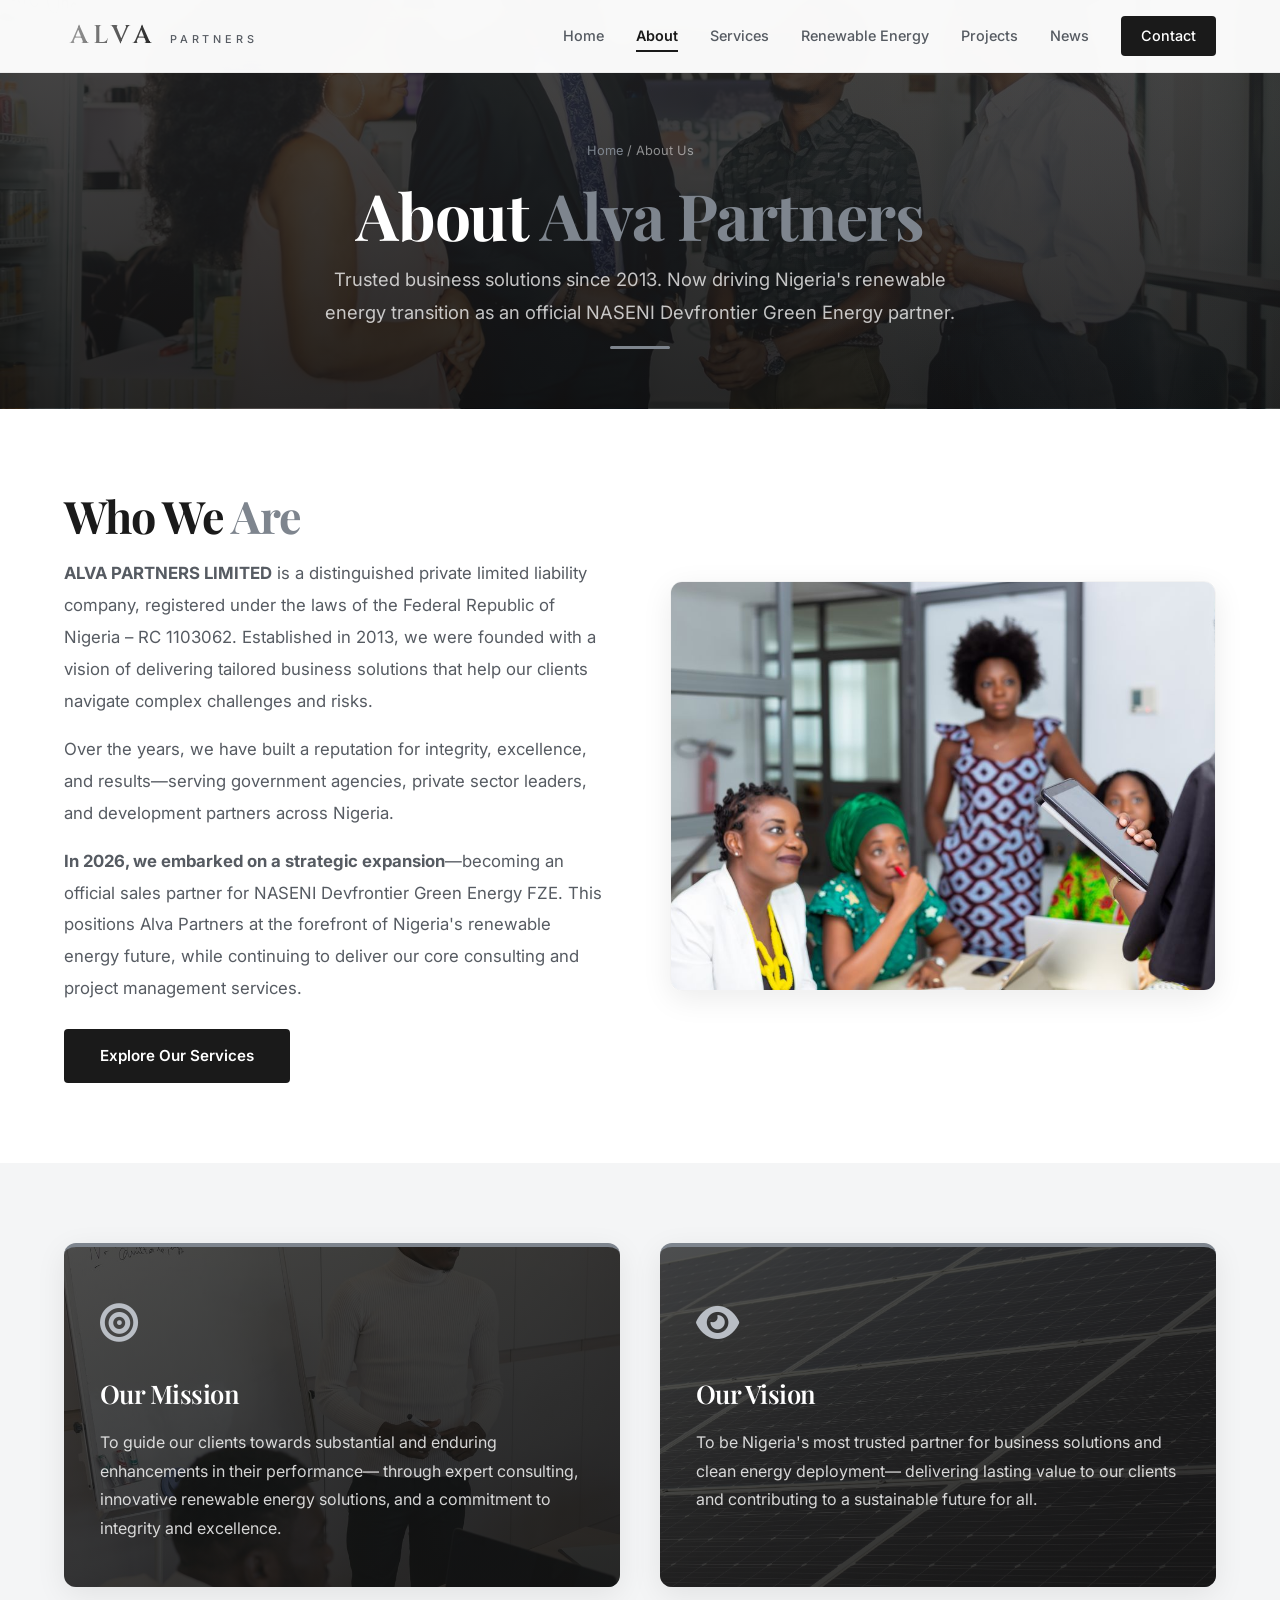
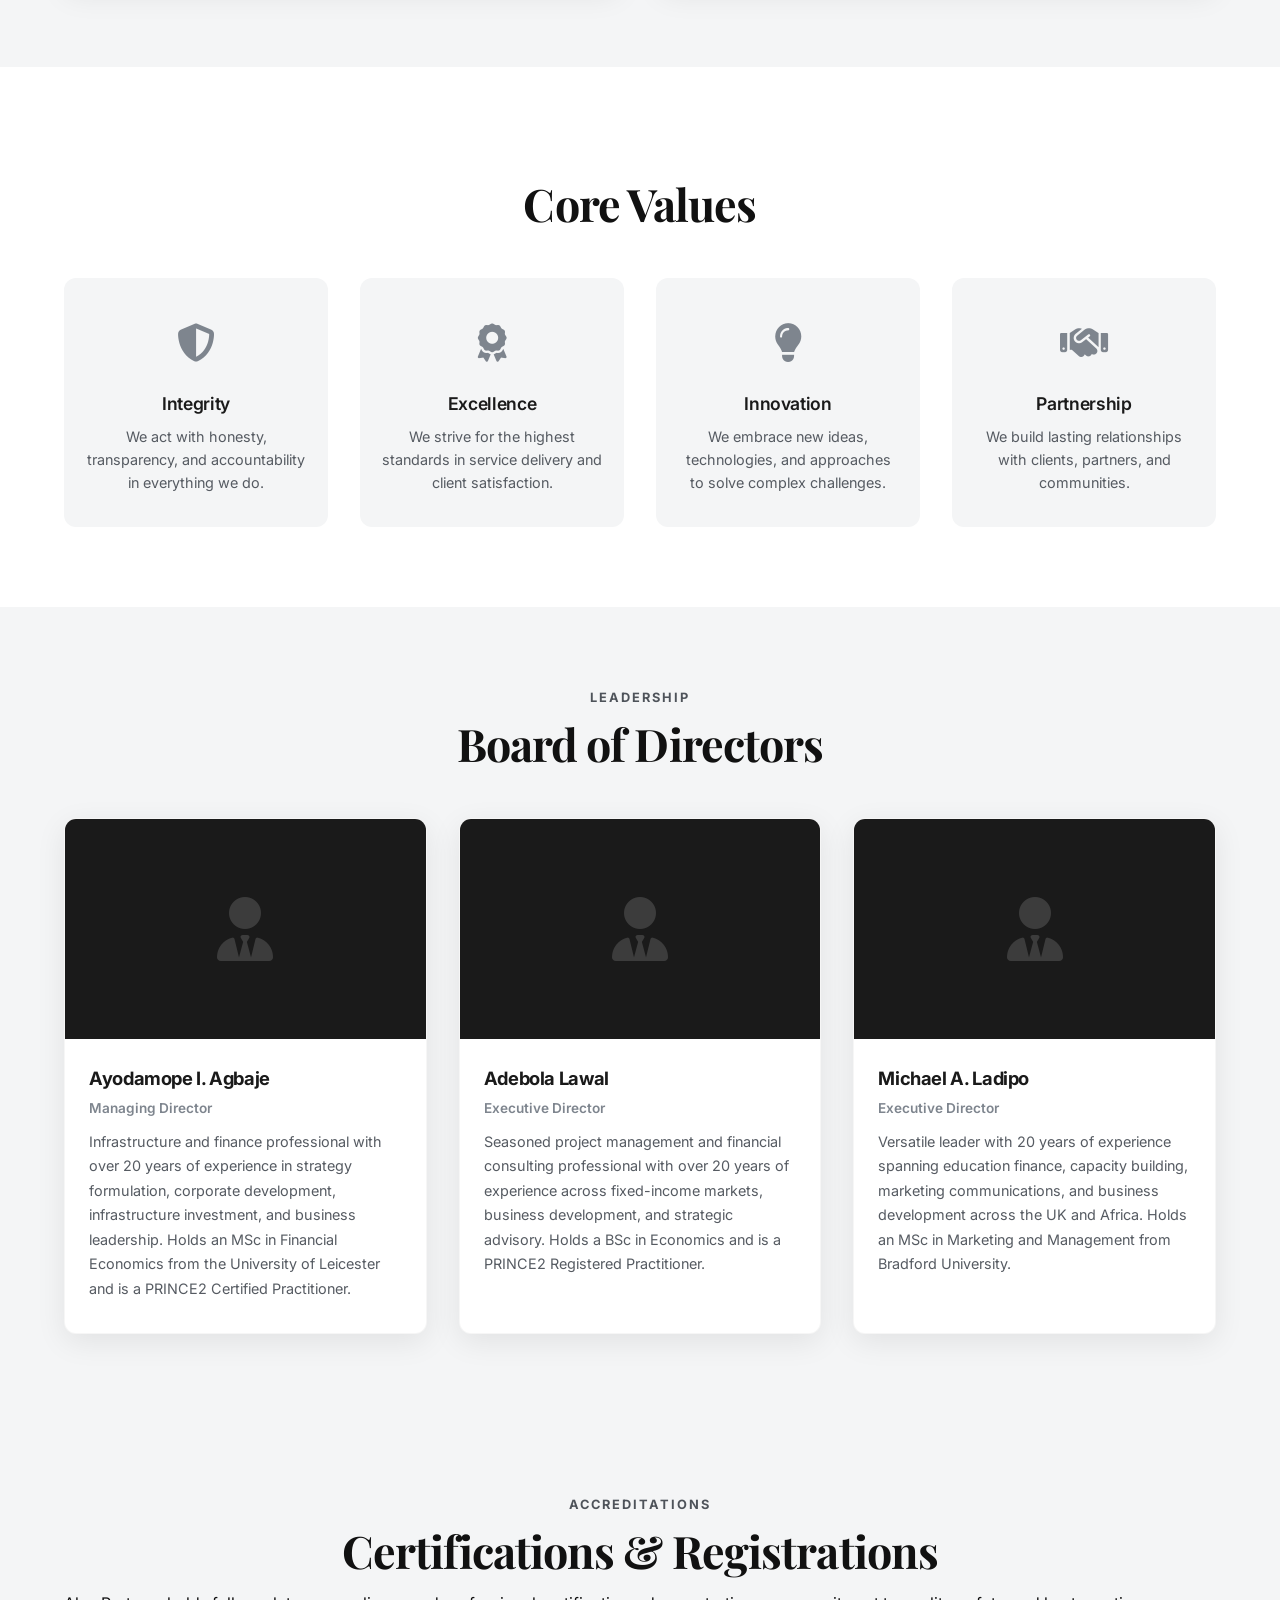
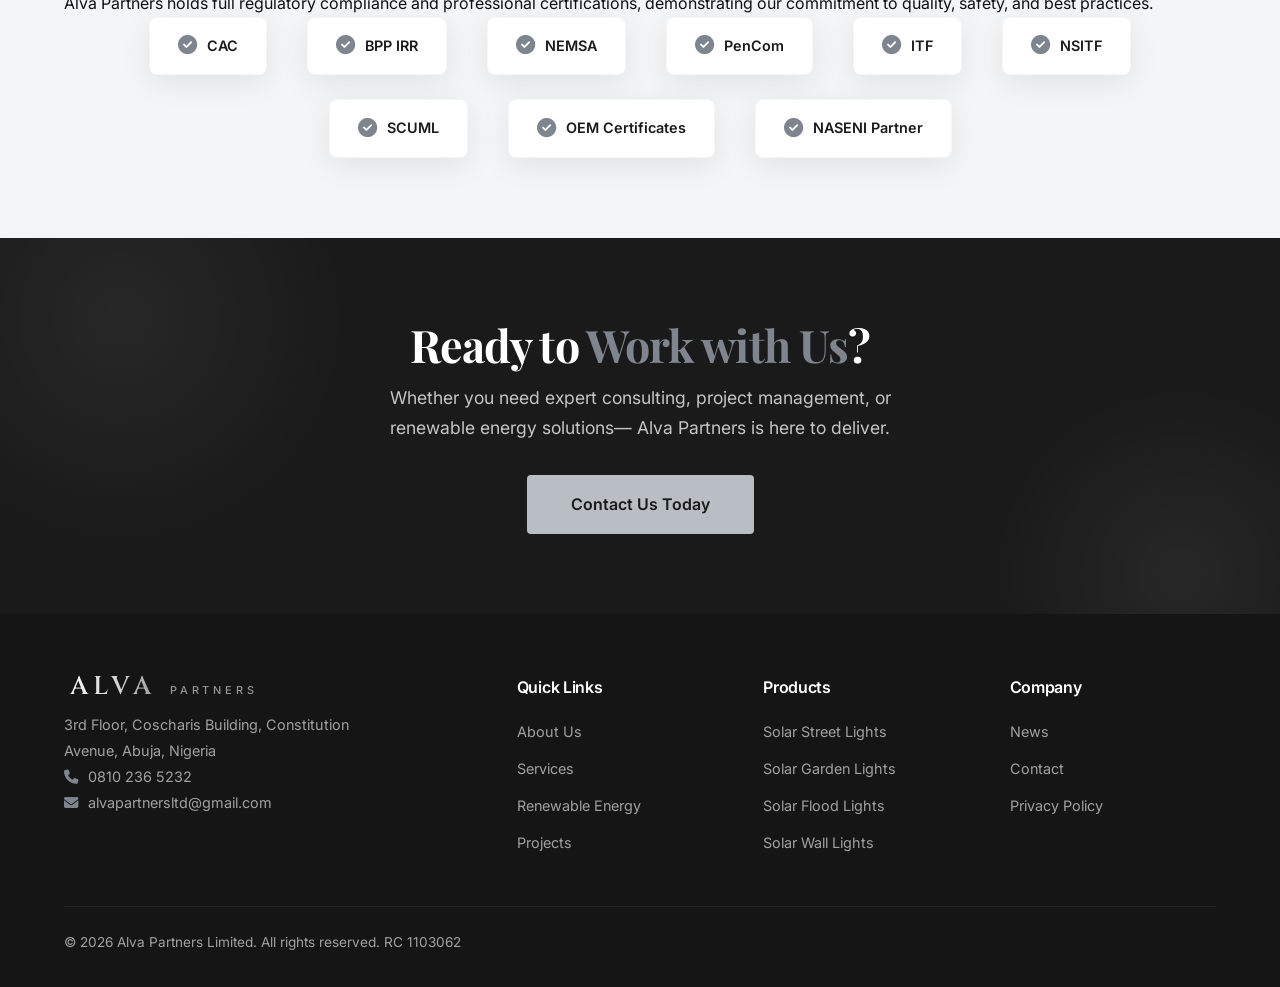
==== about.html @ 27bbc887 "Comment out footer social icons until profiles exist Co-Authored-By: Claude Opus 4.8 <noreply@anthro" ====
<!DOCTYPE html>
<html lang="en">
<head>
    <meta charset="UTF-8" />
    <meta name="viewport" content="width=device-width, initial-scale=1.0" />
    <title>About Alva Partners – Business Solutions &amp; Renewable Energy</title>
    <meta name="description" content="Learn about Alva Partners, a Nigerian business-solutions and renewable-energy company trusted since 2013 and an official NASENI Devfrontier solar partner driving the nation's clean energy transition." />

    <!-- Google Fonts -->
    <link rel="preconnect" href="https://fonts.googleapis.com" />
    <link rel="preconnect" href="https://fonts.gstatic.com" crossorigin />
    <link href="https://fonts.googleapis.com/css2?family=Playfair+Display:ital,wght@0,400;0,600;0,700;1,700&family=Inter:wght@300;400;500;600;700&family=Cinzel:wght@400;500;600&display=swap" rel="stylesheet" />

    <!-- Font Awesome -->
    <link rel="stylesheet" href="https://cdnjs.cloudflare.com/ajax/libs/font-awesome/6.5.2/css/all.min.css" />

    <!-- Shared design system -->
    <link rel="stylesheet" href="styles.css" />

    <style>
        /* ===== PAGE HEADER ===== */
        .page-header {
            padding: 140px 0 60px;
            background-color: var(--navy);
            --page-image: url('images/about-header.jpg');
            color: var(--white);
            text-align: center;
            position: relative;
            overflow: hidden;
        }

        .page-header::before {
            content: '';
            position: absolute;
            top: -30%;
            right: -10%;
            width: 50%;
            height: 150%;
            background: radial-gradient(ellipse, rgba(126, 133, 142, 0.06) 0%, transparent 70%);
            pointer-events: none;
        }

        .page-header .container {
            position: relative;
            z-index: 2;
        }

        .page-header .breadcrumb {
            font-size: 0.8rem;
            color: rgba(255, 255, 255, 0.5);
            margin-bottom: 16px;
        }
        .page-header .breadcrumb a {
            color: var(--gold);
        }
        .page-header .breadcrumb a:hover {
            text-decoration: underline;
        }

        .page-header h1 {
            margin-bottom: 12px;
        }
        .page-header h1 span {
            color: var(--gold);
        }

        .page-header p {
            max-width: 640px;
            margin: 0 auto;
            color: rgba(255, 255, 255, 0.75);
            font-size: 1.15rem;
            line-height: 1.8;
        }

        .page-header .gold-line {
            width: 60px;
            height: 3px;
            background: var(--gold);
            margin: 16px auto 0;
            border-radius: 4px;
        }

        /* ===== ABOUT CONTENT ===== */
        .about-intro {
            padding: 80px 0;
            background: var(--white);
        }

        .about-intro .container {
            display: grid;
            grid-template-columns: 1fr 1fr;
            gap: 60px;
            align-items: center;
        }

        .about-intro h2 {
            color: var(--navy);
            margin-bottom: 16px;
        }

        .about-intro h2 span {
            color: var(--gold);
        }

        .about-intro p {
            color: var(--slate);
            font-size: 1.05rem;
            line-height: 1.9;
            margin-bottom: 16px;
        }

        .about-intro .about-image {
            border-radius: 12px;
            aspect-ratio: 4/3;
            overflow: hidden;
            border: 1px solid rgba(35, 35, 35, 0.06);
            box-shadow: var(--shadow);
        }

        /* ===== MISSION & VISION ===== */
        .mv-section {
            padding: 80px 0;
            background: var(--off-white);
        }

        .mv-grid {
            display: grid;
            grid-template-columns: 1fr 1fr;
            gap: 40px;
        }

        .mv-card {
            padding: 44px 36px;
            border-radius: 12px;
            box-shadow: var(--shadow);
            border-top: 4px solid var(--gold);
            transition: var(--transition);
            position: relative;
            overflow: hidden;
            color: var(--white);
            background-color: var(--navy);
            background-image:
                linear-gradient(150deg, rgba(20, 20, 20, 0.72), rgba(20, 20, 20, 0.9)),
                var(--card-image, none);
            background-size: cover;
            background-position: center;
        }

        .mv-card:hover {
            transform: translateY(-4px);
            box-shadow: 0 18px 44px rgba(0, 0, 0, 0.28);
        }

        .mv-card .icon {
            font-size: 2.4rem;
            color: var(--silver);
            margin-bottom: 16px;
        }

        .mv-card h3 {
            color: var(--white);
            margin-bottom: 12px;
        }

        .mv-card p {
            color: rgba(255, 255, 255, 0.82);
            font-size: 1rem;
            line-height: 1.8;
        }

        /* ===== CORE VALUES ===== */
        .values-section {
            padding: 80px 0;
            background: var(--white);
        }

        .values-section h2 {
            text-align: center;
            margin-bottom: 48px;
        }

        .values-grid {
            display: grid;
            grid-template-columns: repeat(4, 1fr);
            gap: 32px;
        }

        .value-card {
            text-align: center;
            padding: 32px 20px;
            border-radius: 12px;
            background: var(--off-white);
            transition: var(--transition);
            border: 1px solid transparent;
        }

        .value-card:hover {
            border-color: rgba(126, 133, 142, 0.2);
            box-shadow: var(--shadow);
            transform: translateY(-4px);
        }

        .value-card .icon {
            font-size: 2.4rem;
            color: var(--gold);
            margin-bottom: 12px;
        }

        .value-card h4 {
            font-family: 'Inter', sans-serif;
            font-weight: 600;
            color: var(--navy);
            font-size: 1.1rem;
            margin-bottom: 6px;
        }

        .value-card p {
            font-size: 0.9rem;
            color: var(--slate);
            line-height: 1.6;
        }

        /* ===== BOARD OF DIRECTORS ===== */
        .board-section {
            padding: 80px 0;
            background: var(--off-white);
        }

        .board-section h2 {
            text-align: center;
            margin-bottom: 48px;
        }

        .board-grid {
            display: grid;
            grid-template-columns: repeat(3, 1fr);
            gap: 32px;
        }

        .board-card {
            background: var(--white);
            border-radius: 12px;
            overflow: hidden;
            box-shadow: var(--shadow);
            transition: var(--transition);
            border: 1px solid rgba(35, 35, 35, 0.04);
        }

        .board-card:hover {
            transform: translateY(-6px);
            box-shadow: 0 16px 48px rgba(0, 0, 0, 0.08);
        }

        .board-image {
            height: 220px;
            background: var(--navy);
            display: flex;
            align-items: center;
            justify-content: center;
            color: rgba(255, 255, 255, 0.15);
            font-size: 4rem;
        }

        .board-body {
            padding: 24px 24px 32px;
        }

        .board-body h4 {
            font-family: 'Inter', sans-serif;
            font-weight: 700;
            font-size: 1.15rem;
            color: var(--navy);
            margin-bottom: 2px;
        }

        .board-body .title {
            font-size: 0.85rem;
            color: var(--gold);
            font-weight: 600;
            margin-bottom: 10px;
        }

        .board-body p {
            font-size: 0.9rem;
            color: var(--slate);
            line-height: 1.7;
        }

        /* ===== KEY PERSONNEL ===== */
        .personnel-section {
            padding: 80px 0;
            background: var(--white);
        }

        .personnel-section h2 {
            text-align: center;
            margin-bottom: 48px;
        }

        .personnel-grid {
            display: grid;
            grid-template-columns: repeat(4, 1fr);
            gap: 24px;
        }

        .personnel-item {
            text-align: center;
            padding: 24px 16px;
            background: var(--off-white);
            border-radius: 8px;
            transition: var(--transition);
            border: 1px solid transparent;
        }

        .personnel-item:hover {
            border-color: rgba(126, 133, 142, 0.2);
            box-shadow: var(--shadow);
        }

        .personnel-item .avatar {
            width: 72px;
            height: 72px;
            border-radius: 50%;
            background: var(--navy);
            margin: 0 auto 12px;
            display: flex;
            align-items: center;
            justify-content: center;
            color: rgba(255, 255, 255, 0.2);
            font-size: 2rem;
        }

        .personnel-item h5 {
            font-family: 'Inter', sans-serif;
            font-weight: 600;
            color: var(--navy);
            font-size: 0.95rem;
        }

        .personnel-item .role {
            font-size: 0.8rem;
            color: var(--gold);
            font-weight: 500;
        }

        .personnel-item .qual {
            font-size: 0.75rem;
            color: var(--slate);
            opacity: 0.7;
            margin-top: 4px;
        }

        /* ===== CERTIFICATIONS ===== */
        .cert-section {
            padding: 80px 0;
            background: var(--off-white);
        }

        .cert-section h2 {
            text-align: center;
            margin-bottom: 12px;
        }

        .cert-section>p {
            text-align: center;
            max-width: 640px;
            margin: 0 auto 48px;
            color: var(--slate);
            font-size: 1.05rem;
        }

        .cert-grid {
            display: flex;
            flex-wrap: wrap;
            justify-content: center;
            gap: 24px 40px;
        }

        .cert-item {
            background: var(--white);
            padding: 16px 28px;
            border-radius: 8px;
            box-shadow: var(--shadow);
            font-weight: 600;
            color: var(--navy);
            font-size: 0.9rem;
            display: flex;
            align-items: center;
            gap: 10px;
            border: 1px solid rgba(35, 35, 35, 0.04);
            transition: var(--transition);
        }

        .cert-item:hover {
            transform: translateY(-2px);
            border-color: rgba(126, 133, 142, 0.2);
        }

        .cert-item i {
            color: var(--gold);
            font-size: 1.2rem;
        }

        /* ===== CTA ===== */
        .cta-section {
            padding: 80px 0;
            background: var(--navy);
            color: var(--white);
            text-align: center;
        }

        .cta-section h2 {
            margin-bottom: 12px;
        }
        .cta-section h2 span {
            color: var(--gold);
        }

        .cta-section p {
            max-width: 560px;
            margin: 0 auto 32px;
            color: rgba(255, 255, 255, 0.75);
            font-size: 1.1rem;
        }

        .cta-section .btn-gold {
            font-size: 1rem;
            padding: 16px 44px;
        }

        /* ===== RESPONSIVE ===== */
        @media (max-width: 992px) {
            .about-intro .container {
                grid-template-columns: 1fr;
            }
            .board-grid {
                grid-template-columns: 1fr 1fr;
            }
            .personnel-grid {
                grid-template-columns: 1fr 1fr;
            }
            .values-grid {
                grid-template-columns: 1fr 1fr;
            }
        }

        @media (max-width: 768px) {
            .page-header {
                padding: 120px 0 48px;
            }

            .mv-grid {
                grid-template-columns: 1fr;
            }
            .board-grid {
                grid-template-columns: 1fr;
            }
            .values-grid {
                grid-template-columns: 1fr 1fr;
            }
            .personnel-grid {
                grid-template-columns: 1fr 1fr;
            }
            .cert-grid {
                gap: 12px;
            }
            .cert-item {
                padding: 12px 20px;
                font-size: 0.8rem;
            }
        }

        @media (max-width: 480px) {
            .values-grid {
                grid-template-columns: 1fr;
            }
            .personnel-grid {
                grid-template-columns: 1fr;
            }
            .board-card .board-image {
                height: 160px;
            }
        }
    </style>
</head>

<body>

    <!-- ===== HEADER ===== -->
    <header class="header" id="header">
        <div class="container">
            <a href="index.html" class="logo" aria-label="Alva Partners home">
                <span class="logo-word">ALVA</span>
                <span class="logo-sub">Partners</span>
            </a>

            <nav class="nav" id="nav">
                <a href="index.html">Home</a>
                <a href="about.html" class="active" aria-current="page">About</a>
                <a href="services.html">Services</a>
                <a href="solar.html">Renewable Energy</a>
                <a href="portfolio.html">Projects</a>
                <a href="news.html">News</a>
                <a href="contact-us.html" class="nav-cta">Contact</a>
            </nav>

            <button class="nav-toggle" id="navToggle" aria-label="Toggle navigation" aria-expanded="false" aria-controls="nav">
                <i class="fas fa-bars"></i>
            </button>
        </div>
    </header>

    <!-- ===== PAGE HEADER ===== -->
    <section class="page-header">
        <div class="container">
            <div class="breadcrumb">
                <a href="index.html">Home</a> / About Us
            </div>
            <h1>About <span>Alva Partners</span></h1>
            <p>
                Trusted business solutions since 2013. Now driving Nigeria's renewable energy transition
                as an official NASENI Devfrontier Green Energy partner.
            </p>
            <div class="gold-line"></div>
        </div>
    </section>

    <!-- ===== ABOUT INTRO ===== -->
    <section class="about-intro">
        <div class="container">
            <div>
                <h2>Who We <span>Are</span></h2>
                <p>
                    <strong>ALVA PARTNERS LIMITED</strong> is a distinguished private limited liability company,
                    registered under the laws of the Federal Republic of Nigeria – RC 1103062. Established in 2013,
                    we were founded with a vision of delivering tailored business solutions that help our clients
                    navigate complex challenges and risks.
                </p>
                <p>
                    Over the years, we have built a reputation for integrity, excellence, and results—serving
                    government agencies, private sector leaders, and development partners across Nigeria.
                </p>
                <p>
                    <strong>In 2026, we embarked on a strategic expansion</strong>—becoming an official sales partner
                    for NASENI Devfrontier Green Energy FZE. This positions Alva Partners at the forefront of
                    Nigeria's renewable energy future, while continuing to deliver our core consulting and project
                    management services.
                </p>
                <a href="services.html" class="btn btn-gold" style="margin-top:8px;">Explore Our Services</a>
            </div>
            <div class="about-image">
                <img src="images/pillars-business.jpg" alt="Alva Partners professionals collaborating over charts and documents in a meeting" loading="lazy" class="media-cover" />
            </div>
        </div>
    </section>

    <!-- ===== MISSION & VISION ===== -->
    <section class="mv-section">
        <div class="container">
            <div class="mv-grid">
                <div class="mv-card" style="--card-image: url('images/business-meeting.jpg')">
                    <div class="icon"><i class="fas fa-bullseye"></i></div>
                    <h3>Our Mission</h3>
                    <p>
                        To guide our clients towards substantial and enduring enhancements in their performance—
                        through expert consulting, innovative renewable energy solutions, and a commitment to
                        integrity and excellence.
                    </p>
                </div>
                <div class="mv-card" style="--card-image: url('images/pillars-solar.jpg')">
                    <div class="icon"><i class="fas fa-eye"></i></div>
                    <h3>Our Vision</h3>
                    <p>
                        To be Nigeria's most trusted partner for business solutions and clean energy deployment—
                        delivering lasting value to our clients and contributing to a sustainable future for all.
                    </p>
                </div>
            </div>
        </div>
    </section>

    <!-- ===== CORE VALUES ===== -->
    <section class="values-section">
        <div class="container">
            <p class="section-label">Our Foundation</p>
            <h2>Core Values</h2>

            <div class="values-grid">
                <div class="value-card">
                    <div class="icon"><i class="fas fa-shield-alt"></i></div>
                    <h4>Integrity</h4>
                    <p>We act with honesty, transparency, and accountability in everything we do.</p>
                </div>
                <div class="value-card">
                    <div class="icon"><i class="fas fa-award"></i></div>
                    <h4>Excellence</h4>
                    <p>We strive for the highest standards in service delivery and client satisfaction.</p>
                </div>
                <div class="value-card">
                    <div class="icon"><i class="fas fa-lightbulb"></i></div>
                    <h4>Innovation</h4>
                    <p>We embrace new ideas, technologies, and approaches to solve complex challenges.</p>
                </div>
                <div class="value-card">
                    <div class="icon"><i class="fas fa-handshake"></i></div>
                    <h4>Partnership</h4>
                    <p>We build lasting relationships with clients, partners, and communities.</p>
                </div>
            </div>
        </div>
    </section>

    <!-- ===== BOARD OF DIRECTORS ===== -->
    <section class="board-section">
        <div class="container">
            <p class="section-label">Leadership</p>
            <h2>Board of Directors</h2>

            <div class="board-grid">
                <!-- Director 1 -->
                <div class="board-card">
                    <div class="board-image"><i class="fas fa-user-tie"></i></div>
                    <div class="board-body">
                        <h4>Ayodamope I. Agbaje</h4>
                        <div class="title">Managing Director</div>
                        <p>
                            Infrastructure and finance professional with over 20 years of experience in strategy
                            formulation, corporate development, infrastructure investment, and business leadership.
                            Holds an MSc in Financial Economics from the University of Leicester and is a PRINCE2
                            Certified Practitioner.
                        </p>
                    </div>
                </div>

                <!-- Director 2 -->
                <div class="board-card">
                    <div class="board-image"><i class="fas fa-user-tie"></i></div>
                    <div class="board-body">
                        <h4>Adebola Lawal</h4>
                        <div class="title">Executive Director</div>
                        <p>
                            Seasoned project management and financial consulting professional with over 20 years
                            of experience across fixed-income markets, business development, and strategic advisory.
                            Holds a BSc in Economics and is a PRINCE2 Registered Practitioner.
                        </p>
                    </div>
                </div>

                <!-- Director 3 -->
                <div class="board-card">
                    <div class="board-image"><i class="fas fa-user-tie"></i></div>
                    <div class="board-body">
                        <h4>Michael A. Ladipo</h4>
                        <div class="title">Executive Director</div>
                        <p>
                            Versatile leader with 20 years of experience spanning education finance, capacity building,
                            marketing communications, and business development across the UK and Africa.
                            Holds an MSc in Marketing and Management from Bradford University.
                        </p>
                    </div>
                </div>
            </div>
        </div>
    </section>

    <!-- ===== KEY PERSONNEL (hidden until team members and photos are finalized) =====
    <section class="personnel-section">
        <div class="container">
            <p class="section-label">Our Team</p>
            <h2>Key Personnel</h2>

            <div class="personnel-grid">
                <div class="personnel-item">
                    <div class="avatar"><i class="fas fa-user"></i></div>
                    <h5>Andrew Tamuno</h5>
                    <div class="role">Admin / Operations Manager</div>
                    <div class="qual">B.Sc. Business Administration</div>
                </div>
                <div class="personnel-item">
                    <div class="avatar"><i class="fas fa-user"></i></div>
                    <h5>Elizabeth Boladuro</h5>
                    <div class="role">Head of Operations</div>
                    <div class="qual">B.A. English &amp; Literary Studies</div>
                </div>
                <div class="personnel-item">
                    <div class="avatar"><i class="fas fa-user"></i></div>
                    <h5>Peter Kehinde Alaofin</h5>
                    <div class="role">Quantity Surveyor</div>
                    <div class="qual">B.Sc. Quantity Surveying</div>
                </div>
                <div class="personnel-item">
                    <div class="avatar"><i class="fas fa-user"></i></div>
                    <h5>Paul Aruwa</h5>
                    <div class="role">Quantity Surveyor</div>
                    <div class="qual">HND Quantity Surveying</div>
                </div>
                <div class="personnel-item">
                    <div class="avatar"><i class="fas fa-user"></i></div>
                    <h5>Adeboye Shoroye</h5>
                    <div class="role">Civil Engineer</div>
                    <div class="qual">COREN / NSE / PRINCE2</div>
                </div>
                <div class="personnel-item">
                    <div class="avatar"><i class="fas fa-user"></i></div>
                    <h5>Wusu Ebenezer</h5>
                    <div class="role">Architect</div>
                    <div class="qual">MNIA – Master of Environmental Design</div>
                </div>
                <div class="personnel-item">
                    <div class="avatar"><i class="fas fa-user"></i></div>
                    <h5>Lincoln Benson</h5>
                    <div class="role">IT Officer</div>
                    <div class="qual">Information Technology</div>
                </div>
                <div class="personnel-item">
                    <div class="avatar"><i class="fas fa-user"></i></div>
                    <h5>Victor Igboh</h5>
                    <div class="role">Electrical Engineer</div>
                    <div class="qual">NEMSA Certified</div>
                </div>
            </div>
        </div>
    </section>
    -->

    <!-- ===== CERTIFICATIONS ===== -->
    <section class="cert-section">
        <div class="container">
            <p class="section-label">Accreditations</p>
            <h2>Certifications &amp; Registrations</h2>
            <p>
                Alva Partners holds full regulatory compliance and professional certifications,
                demonstrating our commitment to quality, safety, and best practices.
            </p>

            <div class="cert-grid">
                <span class="cert-item"><i class="fas fa-check-circle"></i> CAC</span>
                <span class="cert-item"><i class="fas fa-check-circle"></i> BPP IRR</span>
                <span class="cert-item"><i class="fas fa-check-circle"></i> NEMSA</span>
                <span class="cert-item"><i class="fas fa-check-circle"></i> PenCom</span>
                <span class="cert-item"><i class="fas fa-check-circle"></i> ITF</span>
                <span class="cert-item"><i class="fas fa-check-circle"></i> NSITF</span>
                <span class="cert-item"><i class="fas fa-check-circle"></i> SCUML</span>
                <span class="cert-item"><i class="fas fa-check-circle"></i> OEM Certificates</span>
                <span class="cert-item"><i class="fas fa-check-circle"></i> NASENI Partner</span>
            </div>
        </div>
    </section>

    <!-- ===== CTA ===== -->
    <section class="cta-section">
        <div class="container">
            <h2>Ready to <span>Work with Us</span>?</h2>
            <p>
                Whether you need expert consulting, project management, or renewable energy solutions—
                Alva Partners is here to deliver.
            </p>
            <a href="contact-us.html" class="btn btn-gold">Contact Us Today</a>
        </div>
    </section>

    <!-- ===== FOOTER ===== -->
    <footer class="footer">
        <div class="container">
            <div class="footer-grid">
                <div class="footer-brand">
                    <a href="index.html" class="logo footer-logo" aria-label="Alva Partners home">
                        <span class="logo-word">ALVA</span>
                        <span class="logo-sub">Partners</span>
                    </a>
                    <p>
                        3rd Floor, Coscharis Building, Constitution Avenue, Abuja, Nigeria<br />
                        <i class="fas fa-phone" style="margin-right:6px; color:var(--gold);"></i> 0810 236 5232<br />
                        <i class="fas fa-envelope" style="margin-right:6px; color:var(--gold);"></i> alvapartnersltd@gmail.com
                    </p>
                </div>

                <div>
                    <h4>Quick Links</h4>
                    <ul>
                        <li><a href="about.html">About Us</a></li>
                        <li><a href="services.html">Services</a></li>
                        <li><a href="solar.html">Renewable Energy</a></li>
                        <li><a href="portfolio.html">Projects</a></li>
                    </ul>
                </div>

                <div>
                    <h4>Products</h4>
                    <ul>
                        <li><a href="solar.html">Solar Street Lights</a></li>
                        <li><a href="solar.html">Solar Garden Lights</a></li>
                        <li><a href="solar.html">Solar Flood Lights</a></li>
                        <li><a href="solar.html">Solar Wall Lights</a></li>
                    </ul>
                </div>

                <div>
                    <h4>Company</h4>
                    <ul>
                        <li><a href="news.html">News</a></li>
                        <li><a href="contact-us.html">Contact</a></li>
                        <li><a href="privacy-policy.html">Privacy Policy</a></li>
                    </ul>
                </div>
            </div>

            <div class="footer-bottom">
                <span>&copy; 2026 Alva Partners Limited. All rights reserved. RC 1103062</span>
                <!-- Social icons hidden until social profiles are live
<div class="footer-social">
                    <a href="#" aria-label="LinkedIn"><i class="fab fa-linkedin-in"></i></a>
                    <a href="#" aria-label="Twitter"><i class="fab fa-twitter"></i></a>
                    <a href="#" aria-label="Facebook"><i class="fab fa-facebook-f"></i></a>
                    <a href="#" aria-label="YouTube"><i class="fab fa-youtube"></i></a>
                </div>
                -->
            </div>
        </div>
    </footer>

    <!-- ===== SCRIPTS ===== -->
    <script src="main.js"></script>

</body>
</html>
---- styles.css ----
/* =====================================================================
   ALVA PARTNERS — SHARED DESIGN SYSTEM
   Common base used by every page. Page-specific section styles live
   inline in each page's <style> block.
   ===================================================================== */

/* ===== RESET & BASE ===== */
*,
*::before,
*::after {
    margin: 0;
    padding: 0;
    box-sizing: border-box;
}

:root {
    /* Monochrome brand palette derived from the ALVA logo (greyscale + silver).
       Variable names --navy/--gold are kept for compatibility; their VALUES are
       now: --navy = near-black, --gold = silver-steel accent. */
    --navy: #1A1A1A;        /* near-black — primary dark, headings, primary buttons */
    --gold: #7E858E;        /* silver-steel — accent (reads on both light and dark) */
    --gold-text: #4E535A;   /* deep steel — small accent text on light backgrounds (AA) */
    --slate: #565B62;       /* steel grey — secondary text */
    --silver: #B9BEC5;      /* light silver — buttons on dark sections */
    --white: #FFFFFF;
    --off-white: #F4F5F6;   /* neutral off-white */
    --almost-black: #111111;
    --shadow: 0 8px 30px rgba(0, 0, 0, 0.08);
    --transition: 0.3s ease;
}

html {
    scroll-behavior: smooth;
}

body {
    font-family: 'Inter', -apple-system, BlinkMacSystemFont, sans-serif;
    color: var(--almost-black);
    background: var(--white);
    line-height: 1.7;
    -webkit-font-smoothing: antialiased;
}

h1,
h2,
h3,
h4,
.headline {
    font-family: 'Playfair Display', serif;
    font-weight: 700;
    letter-spacing: -0.02em;
}

h1 {
    font-size: clamp(2.4rem, 5vw, 4rem);
    line-height: 1.15;
}
h2 {
    font-size: clamp(2rem, 3.5vw, 2.8rem);
    line-height: 1.2;
}
h3 {
    font-size: clamp(1.3rem, 2vw, 1.6rem);
    font-weight: 600;
}

a {
    text-decoration: none;
    color: inherit;
}
img {
    max-width: 100%;
    height: auto;
    display: block;
}
.container {
    max-width: 1200px;
    margin: 0 auto;
    padding: 0 24px;
}

/* ===== ACCESSIBLE FOCUS ===== */
a:focus-visible,
button:focus-visible,
input:focus-visible,
select:focus-visible,
textarea:focus-visible,
.btn:focus-visible {
    outline: 3px solid var(--slate);
    outline-offset: 2px;
}

/* ===== SHARED SECTION LABEL ===== */
.section-label {
    text-align: center;
    font-size: 0.8rem;
    text-transform: uppercase;
    letter-spacing: 2px;
    color: var(--gold-text);
    font-weight: 700;
    margin-bottom: 8px;
}

/* ===== BUTTONS ===== */
.btn {
    display: inline-block;
    padding: 14px 36px;
    border-radius: 4px;
    font-weight: 600;
    font-size: 0.95rem;
    transition: var(--transition);
    border: none;
    cursor: pointer;
    text-align: center;
}

.btn-sm {
    padding: 10px 24px;
    font-size: 0.85rem;
}

.btn-gold {
    background: var(--navy); /* black primary button on light sections */
    color: var(--white);
}
.btn-gold:hover {
    background: #333333;
    color: var(--white);
    transform: translateY(-2px);
    box-shadow: 0 8px 24px rgba(0, 0, 0, 0.25);
}

/* On dark sections a black button would disappear — use light silver so it pops */
.hero .btn-gold,
.cta-section .btn-gold {
    background: var(--silver);
    color: var(--navy);
}
.hero .btn-gold:hover,
.cta-section .btn-gold:hover {
    background: #CBD0D6;
    color: var(--navy);
    box-shadow: 0 8px 24px rgba(0, 0, 0, 0.3);
}

.btn-outline {
    background: transparent;
    color: var(--white);
    border: 2px solid var(--white);
}
.btn-outline:hover {
    background: var(--white);
    color: var(--navy);
    transform: translateY(-2px);
}

.btn-navy {
    background: var(--navy);
    color: var(--white);
}
.btn-navy:hover {
    background: #141414;
    transform: translateY(-2px);
    box-shadow: 0 8px 24px rgba(35, 35, 35, 0.3);
}

.btn-outline-navy {
    background: transparent;
    color: var(--navy);
    border: 2px solid var(--navy);
}
.btn-outline-navy:hover {
    background: var(--navy);
    color: var(--white);
}

/* ===== HEADER ===== */
.header {
    position: fixed;
    top: 0;
    left: 0;
    width: 100%;
    z-index: 1000;
    background: rgba(255, 255, 255, 0.97);
    backdrop-filter: blur(12px);
    border-bottom: 1px solid rgba(35, 35, 35, 0.06);
    padding: 16px 0;
}

.header .container {
    display: flex;
    justify-content: space-between;
    align-items: center;
}

/* ===== LOGO WORDMARK ===== */
/* Recreation of the ALVA wordmark: classical Roman caps (Cinzel) with the
   logo's light-grey -> graphite gradient. Swap for the real logo file by
   replacing the markup inside a.logo with <img src="images/logo.svg" ...>. */
.logo {
    display: inline-flex;
    align-items: baseline;
    gap: 10px;
    line-height: 1;
}

.logo-word {
    font-family: 'Cinzel', 'Playfair Display', serif;
    font-weight: 600;
    font-size: 1.6rem;
    letter-spacing: 0.22em;
    padding-left: 0.22em; /* balances trailing letter-spacing */
    background: linear-gradient(95deg, #A0A0A0 0%, #6E6E6E 42%, #232323 100%);
    -webkit-background-clip: text;
    background-clip: text;
    -webkit-text-fill-color: transparent;
    color: transparent;
}

.logo-sub {
    font-family: 'Inter', sans-serif;
    font-weight: 500;
    font-size: 0.68rem;
    letter-spacing: 0.35em;
    padding-left: 0.35em;
    text-transform: uppercase;
    color: var(--slate);
}

/* Footer sits on near-black — use a light gradient so the wordmark reads */
.footer-logo .logo-word {
    background: linear-gradient(95deg, #FFFFFF 0%, #D0D0D0 60%, #9C9C9C 100%);
    -webkit-background-clip: text;
    background-clip: text;
}
.footer-logo .logo-sub {
    color: rgba(255, 255, 255, 0.55);
}

.nav {
    display: flex;
    align-items: center;
    gap: 32px;
}
.nav a {
    font-size: 0.9rem;
    font-weight: 500;
    color: var(--slate);
    transition: var(--transition);
    position: relative;
}
.nav a:hover {
    color: var(--navy);
}
.nav a::after {
    content: '';
    position: absolute;
    bottom: -4px;
    left: 0;
    width: 0;
    height: 2px;
    background: var(--navy);
    transition: var(--transition);
}
.nav a:hover::after,
.nav a.active::after {
    width: 100%;
}
.nav a.active {
    color: var(--navy);
    font-weight: 600;
}

.nav-cta {
    background: var(--navy);
    color: var(--white) !important;
    padding: 8px 20px;
    border-radius: 4px;
    font-weight: 600;
}
.nav-cta:hover {
    background: #333333 !important;
    color: var(--white) !important;
}
.nav-cta::after {
    display: none !important;
}

.nav-toggle {
    display: none;
    font-size: 1.6rem;
    color: var(--navy);
    background: none;
    border: none;
    cursor: pointer;
}

/* ===== FOOTER ===== */
.footer {
    padding: 60px 0 32px;
    background: #151515;
    color: rgba(255, 255, 255, 0.6);
}

.footer-grid {
    display: grid;
    grid-template-columns: 2fr 1fr 1fr 1fr;
    gap: 40px;
    margin-bottom: 40px;
}

.footer-brand .footer-logo {
    margin-bottom: 12px;
}

.footer-brand p {
    font-size: 0.9rem;
    line-height: 1.8;
    max-width: 320px;
}

.footer h4 {
    color: var(--white);
    font-family: 'Inter', sans-serif;
    font-weight: 600;
    font-size: 1rem;
    margin-bottom: 16px;
}

.footer ul {
    list-style: none;
}
.footer ul li {
    margin-bottom: 10px;
}
.footer ul a {
    font-size: 0.9rem;
    transition: var(--transition);
}
.footer ul a:hover {
    color: var(--gold);
}

.footer-bottom {
    border-top: 1px solid rgba(255, 255, 255, 0.06);
    padding-top: 24px;
    display: flex;
    justify-content: space-between;
    align-items: center;
    flex-wrap: wrap;
    gap: 16px;
    font-size: 0.85rem;
}

.footer-social {
    display: flex;
    gap: 16px;
}
.footer-social a {
    width: 40px;
    height: 40px;
    border-radius: 50%;
    border: 1px solid rgba(255, 255, 255, 0.1);
    display: flex;
    align-items: center;
    justify-content: center;
    transition: var(--transition);
    font-size: 1rem;
}
.footer-social a:hover {
    border-color: var(--gold);
    color: var(--gold);
}

/* ===== IMAGE UTILITIES ===== */
/* Fills its parent, crops nicely, never distorts. */
.media-cover {
    width: 100%;
    height: 100%;
    object-fit: cover;
    display: block;
}

/* Page hero/banner: a background image under a navy gradient overlay so
   white heading text stays legible. Set --page-image per page. */
.page-header {
    position: relative;
    background-color: var(--navy); /* fallback if --page-image is unset or fails to load */
    background-image:
        linear-gradient(rgba(35, 35, 35, 0.82), rgba(18, 18, 18, 0.9)),
        var(--page-image, none);
    background-size: cover;
    background-position: center;
    background-repeat: no-repeat;
}

/* ===== FORM STATUS MESSAGES ===== */
.form-status {
    margin-top: 16px;
    font-size: 0.9rem;
    line-height: 1.6;
    border-radius: 6px;
}
.form-status.success {
    color: #1a6b45;
    background: rgba(26, 107, 69, 0.08);
    border: 1px solid rgba(26, 107, 69, 0.25);
    padding: 12px 16px;
}
.form-status.error {
    color: #b3261e;
    background: rgba(179, 38, 30, 0.08);
    border: 1px solid rgba(179, 38, 30, 0.25);
    padding: 12px 16px;
}

/* ===== MOTION & ANIMATION ===== */
@keyframes rise-in {
    from { opacity: 0; transform: translateY(22px); }
    to   { opacity: 1; transform: none; }
}
@keyframes fade-scale {
    from { opacity: 0; transform: scale(0.94); }
    to   { opacity: 1; transform: none; }
}

/* Scroll reveal — JS adds .in-view when the element enters the viewport */
.reveal {
    opacity: 0;
    transform: translateY(26px);
    transition: opacity 0.7s cubic-bezier(0.2, 0.6, 0.2, 1),
                transform 0.7s cubic-bezier(0.2, 0.6, 0.2, 1);
}
.reveal.in-view {
    opacity: 1;
    transform: none;
}

/* Inner-page banner entrance (staggered) */
.page-header .breadcrumb { animation: rise-in 0.7s ease both; }
.page-header h1 { animation: rise-in 0.8s 0.08s cubic-bezier(0.2, 0.6, 0.2, 1) both; }
.page-header p { animation: rise-in 0.8s 0.2s cubic-bezier(0.2, 0.6, 0.2, 1) both; }
.page-header .gold-line { animation: rise-in 0.8s 0.32s cubic-bezier(0.2, 0.6, 0.2, 1) both; }

/* Header gains a soft shadow once the page is scrolled */
.header.scrolled {
    box-shadow: 0 6px 24px rgba(0, 0, 0, 0.07);
}

/* Minimalist drifting "orbs" behind dark CTA bands */
.cta-section {
    position: relative;
    overflow: hidden;
}
.cta-section::before,
.cta-section::after {
    content: '';
    position: absolute;
    border-radius: 50%;
    background: radial-gradient(circle, rgba(255, 255, 255, 0.06) 0%, transparent 70%);
    pointer-events: none;
    z-index: 0;
}
.cta-section::before {
    width: 460px;
    height: 460px;
    top: -150px;
    left: -110px;
    animation: orb-a 22s ease-in-out infinite alternate;
}
.cta-section::after {
    width: 380px;
    height: 380px;
    bottom: -150px;
    right: -90px;
    animation: orb-b 26s ease-in-out infinite alternate;
}
.cta-section .container {
    position: relative;
    z-index: 1;
}
@keyframes orb-a { to { transform: translate(70px, 40px); } }
@keyframes orb-b { to { transform: translate(-60px, -30px); } }
@media (prefers-reduced-motion: reduce) {
    .cta-section::before,
    .cta-section::after { animation: none !important; }
}

@media (prefers-reduced-motion: reduce) {
    .reveal { opacity: 1 !important; transform: none !important; transition: none !important; }
    .page-header .breadcrumb,
    .page-header h1,
    .page-header p,
    .page-header .gold-line { animation: none !important; }
}

/* ===== SHARED RESPONSIVE (nav + footer) ===== */
@media (max-width: 992px) {
    .footer-grid {
        grid-template-columns: 1fr 1fr;
    }
}

@media (max-width: 768px) {
    .nav {
        display: none;
        flex-direction: column;
        background: var(--white);
        position: absolute;
        top: 72px;
        left: 0;
        width: 100%;
        padding: 24px;
        box-shadow: var(--shadow);
        gap: 16px;
        border-top: 1px solid rgba(35, 35, 35, 0.06);
    }
    .nav.active {
        display: flex;
    }
    .nav-toggle {
        display: block;
    }

    .footer-grid {
        grid-template-columns: 1fr;
        text-align: center;
    }
    .footer-brand p {
        max-width: 100%;
    }
    .footer-bottom {
        flex-direction: column;
        text-align: center;
    }
}
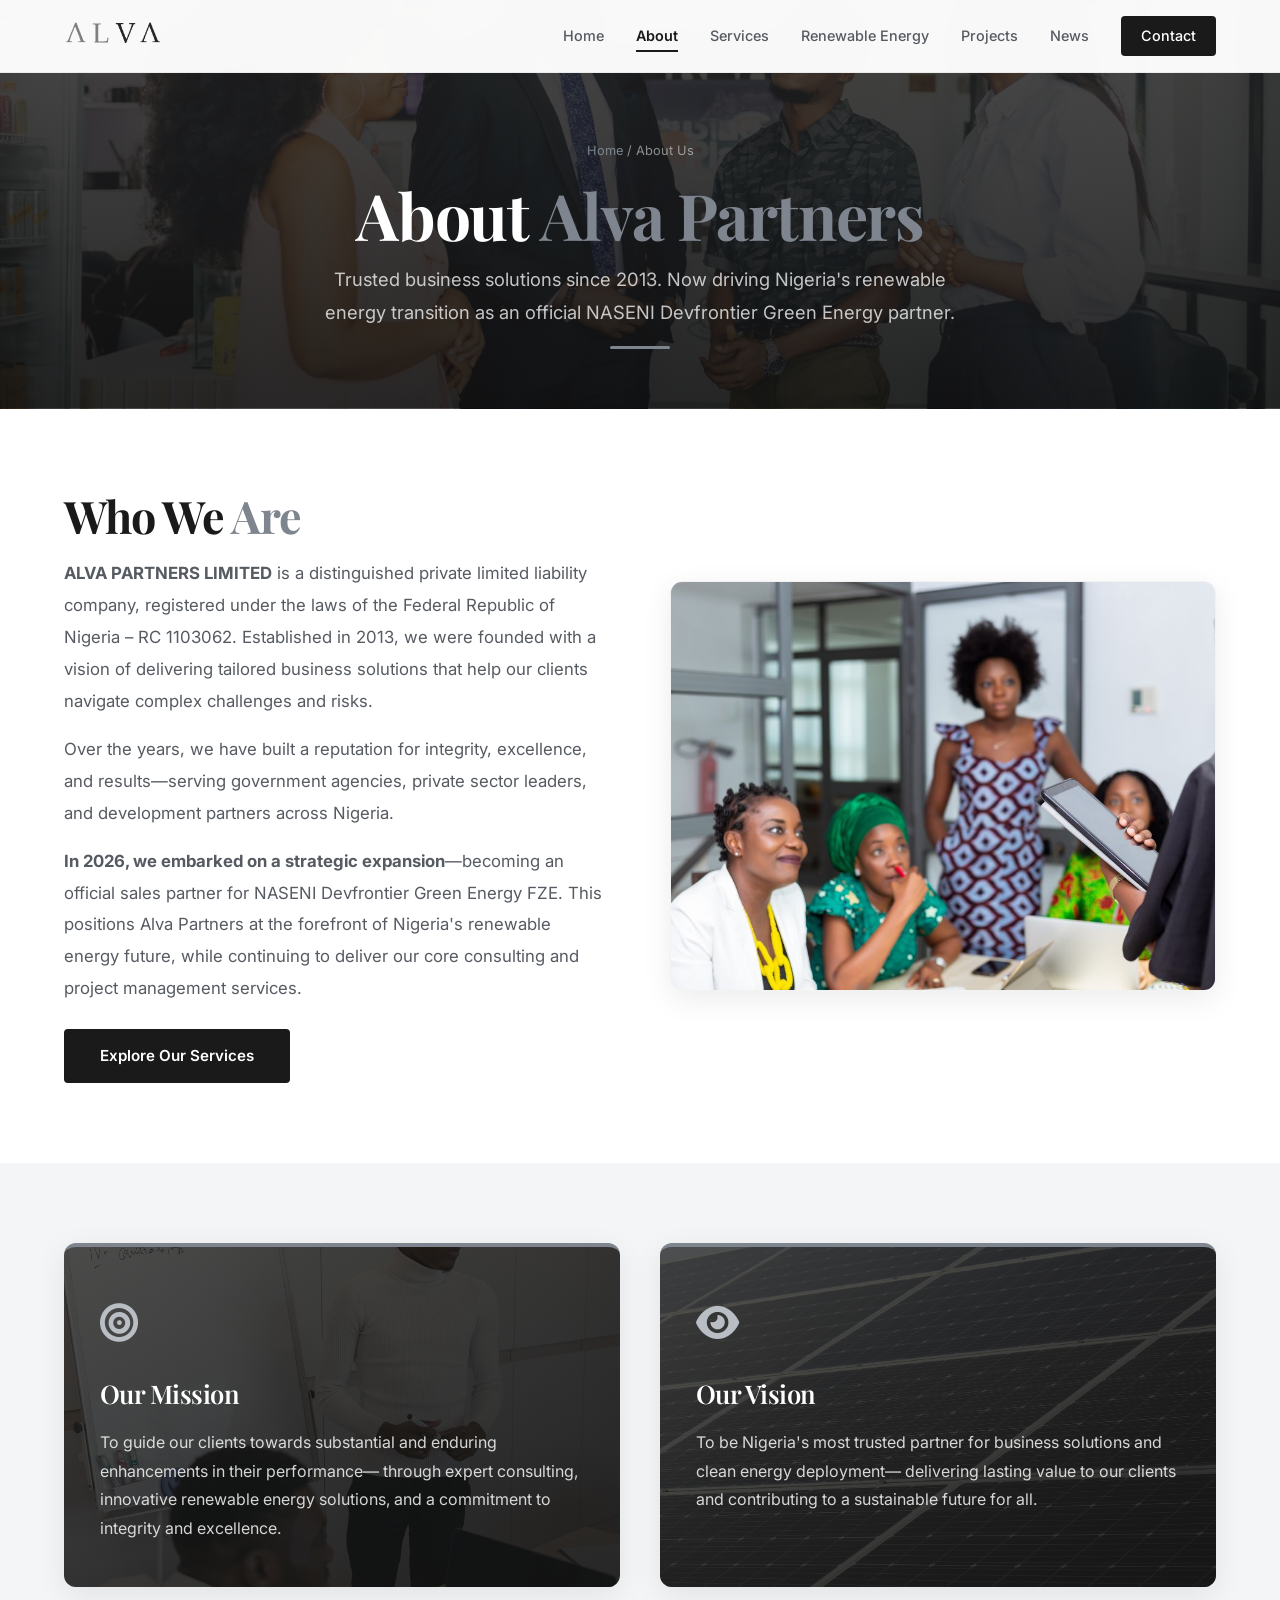
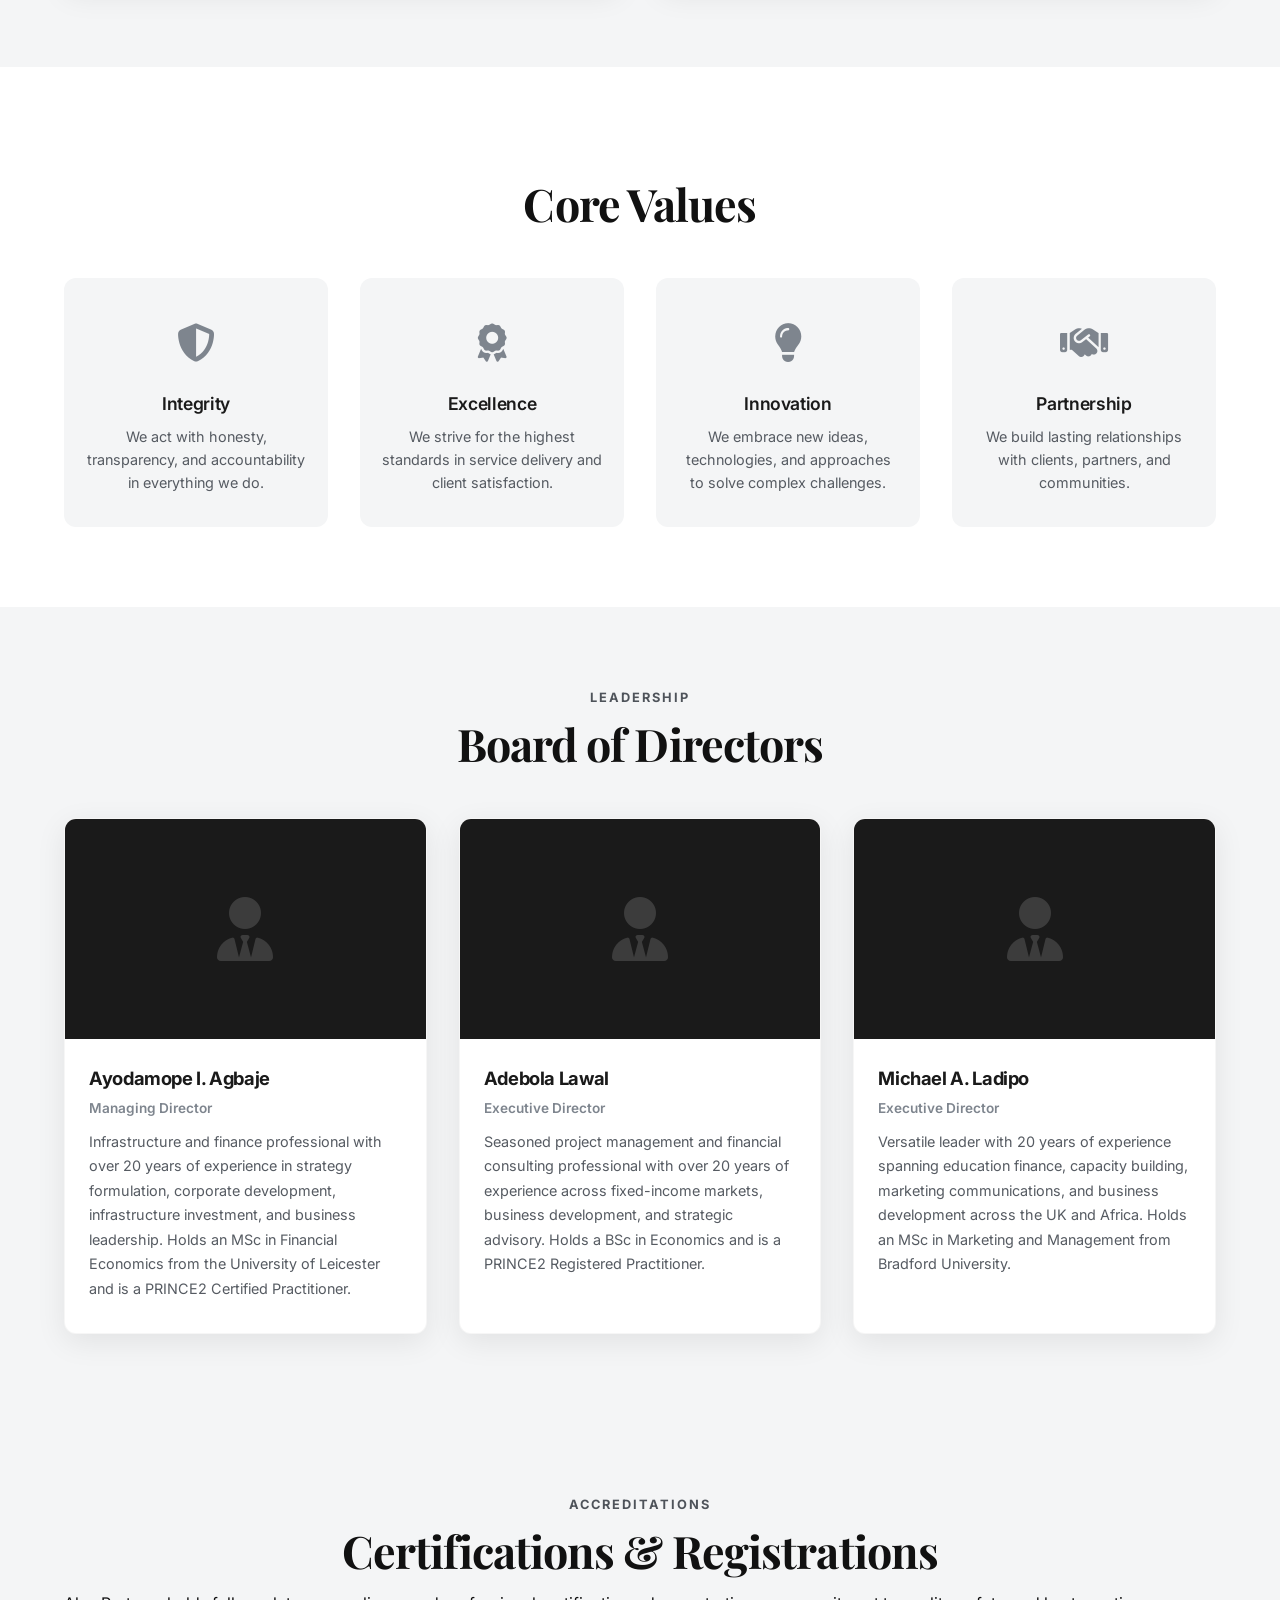
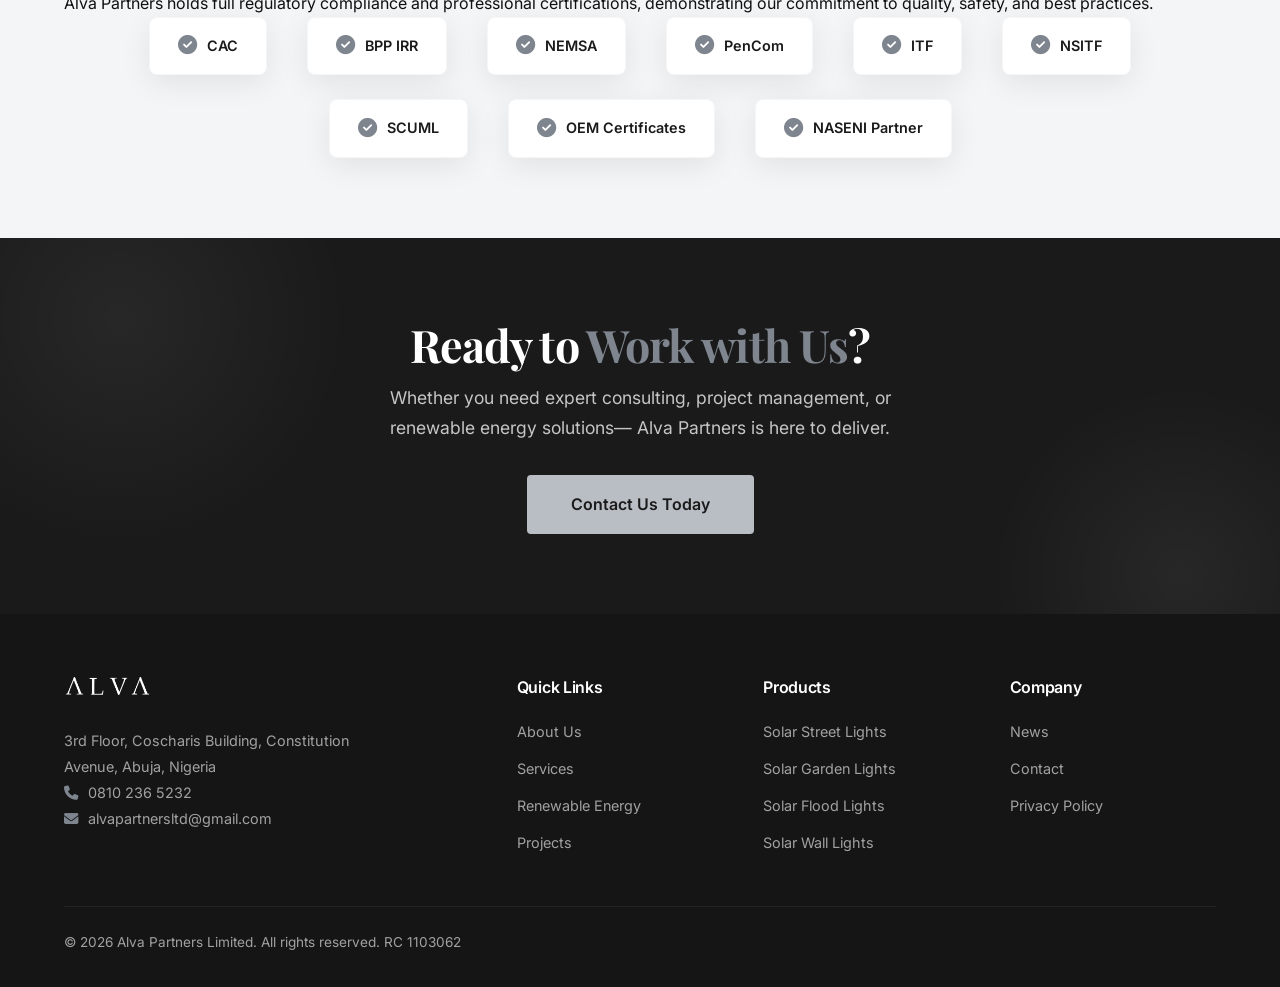
==== commit 782dd799: "Use real logo in header/footer; add favicon set; refresh OG image - Swap the CSS wordmark for the ac" ====
--- a/about.html
+++ b/about.html
@@ -3,8 +3,27 @@
 <head>
     <meta charset="UTF-8" />
     <meta name="viewport" content="width=device-width, initial-scale=1.0" />
+    <!-- Favicon -->
+    <link rel="icon" href="images/logos/favicon.ico" sizes="any" />
+    <link rel="icon" type="image/png" sizes="32x32" href="images/logos/favicon-32.png" />
+    <link rel="icon" type="image/png" sizes="16x16" href="images/logos/favicon-16.png" />
+    <link rel="apple-touch-icon" sizes="180x180" href="images/logos/apple-touch-icon.png" />
     <title>About Alva Partners – Business Solutions &amp; Renewable Energy</title>
     <meta name="description" content="Learn about Alva Partners, a Nigerian business-solutions and renewable-energy company trusted since 2013 and an official NASENI Devfrontier solar partner driving the nation's clean energy transition." />
+    <!-- Open Graph / social sharing -->
+    <meta property="og:type" content="website" />
+    <meta property="og:site_name" content="Alva Partners" />
+    <meta property="og:title" content="About Alva Partners – Business Solutions &amp; Renewable Energy" />
+    <meta property="og:description" content="Learn about Alva Partners, a Nigerian business-solutions and renewable-energy company trusted since 2013 and an official NASENI Devfrontier solar partner driving the nation's clean energy transition." />
+    <meta property="og:url" content="https://alvapartners.com.ng/about.html" />
+    <meta property="og:image" content="https://alvapartners.com.ng/images/og-image.jpg" />
+    <meta property="og:image:width" content="1200" />
+    <meta property="og:image:height" content="630" />
+    <meta property="og:locale" content="en_NG" />
+    <meta name="twitter:card" content="summary_large_image" />
+    <meta name="twitter:title" content="About Alva Partners – Business Solutions &amp; Renewable Energy" />
+    <meta name="twitter:description" content="Learn about Alva Partners, a Nigerian business-solutions and renewable-energy company trusted since 2013 and an official NASENI Devfrontier solar partner driving the nation's clean energy transition." />
+    <meta name="twitter:image" content="https://alvapartners.com.ng/images/og-image.jpg" />
 
     <!-- Google Fonts -->
     <link rel="preconnect" href="https://fonts.googleapis.com" />
@@ -490,8 +509,7 @@
     <header class="header" id="header">
         <div class="container">
             <a href="index.html" class="logo" aria-label="Alva Partners home">
-                <span class="logo-word">ALVA</span>
-                <span class="logo-sub">Partners</span>
+                <img src="images/logos/alva-logo.png" alt="Alva Partners" class="logo-img" />
             </a>
 
             <nav class="nav" id="nav">
@@ -765,8 +783,7 @@
             <div class="footer-grid">
                 <div class="footer-brand">
                     <a href="index.html" class="logo footer-logo" aria-label="Alva Partners home">
-                        <span class="logo-word">ALVA</span>
-                        <span class="logo-sub">Partners</span>
+                        <img src="images/logos/alva-logo.png" alt="Alva Partners" class="logo-img" />
                     </a>
                     <p>
                         3rd Floor, Coscharis Building, Constitution Avenue, Abuja, Nigeria<br />
--- a/styles.css
+++ b/styles.css
@@ -237,6 +237,21 @@
     color: rgba(255, 255, 255, 0.55);
 }
 
+/* Real logo image (replaces the CSS wordmark once alva-logo.png is present) */
+.logo-img {
+    height: 34px;
+    width: auto;
+    display: block;
+}
+.footer-logo .logo-img {
+    height: 30px;
+    margin-bottom: 12px;
+    filter: brightness(0) invert(1); /* render the dark wordmark white on the dark footer */
+}
+@media (max-width: 768px) {
+    .logo-img { height: 28px; }
+}
+
 .nav {
     display: flex;
     align-items: center;
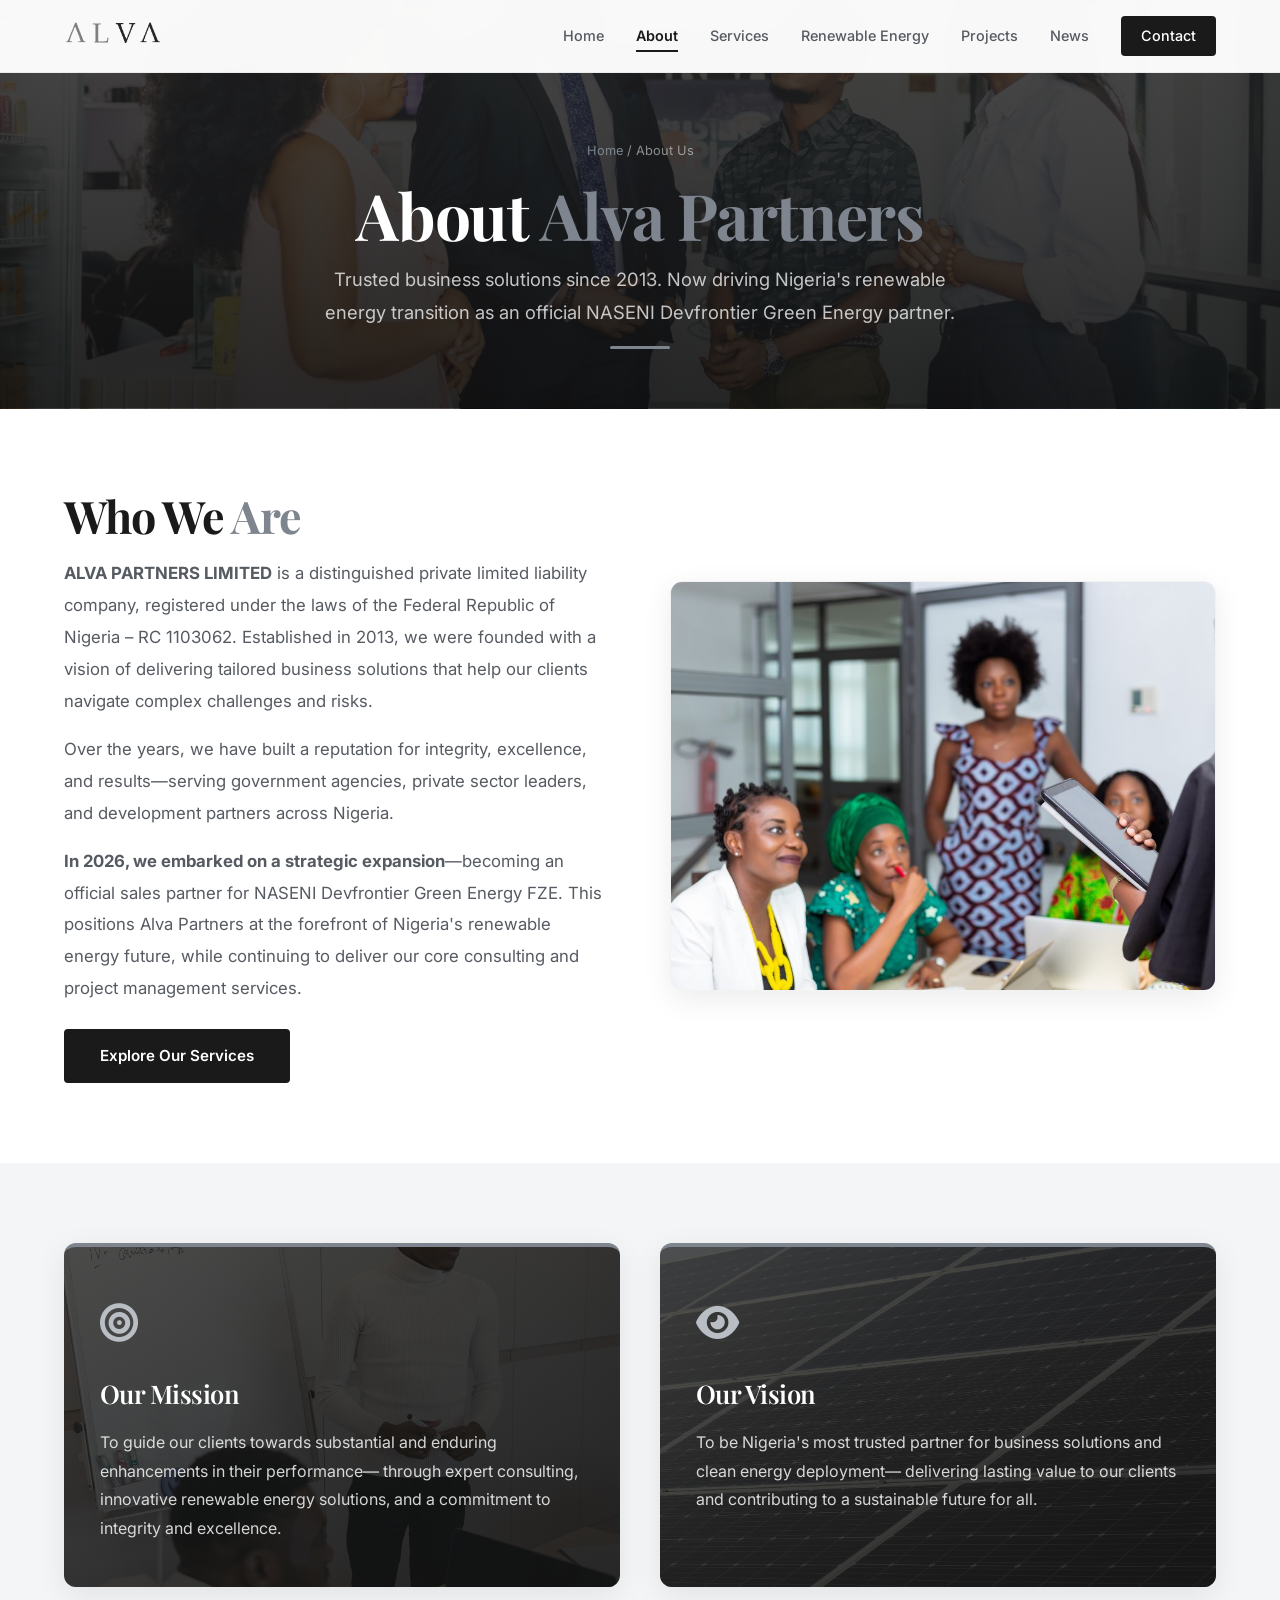
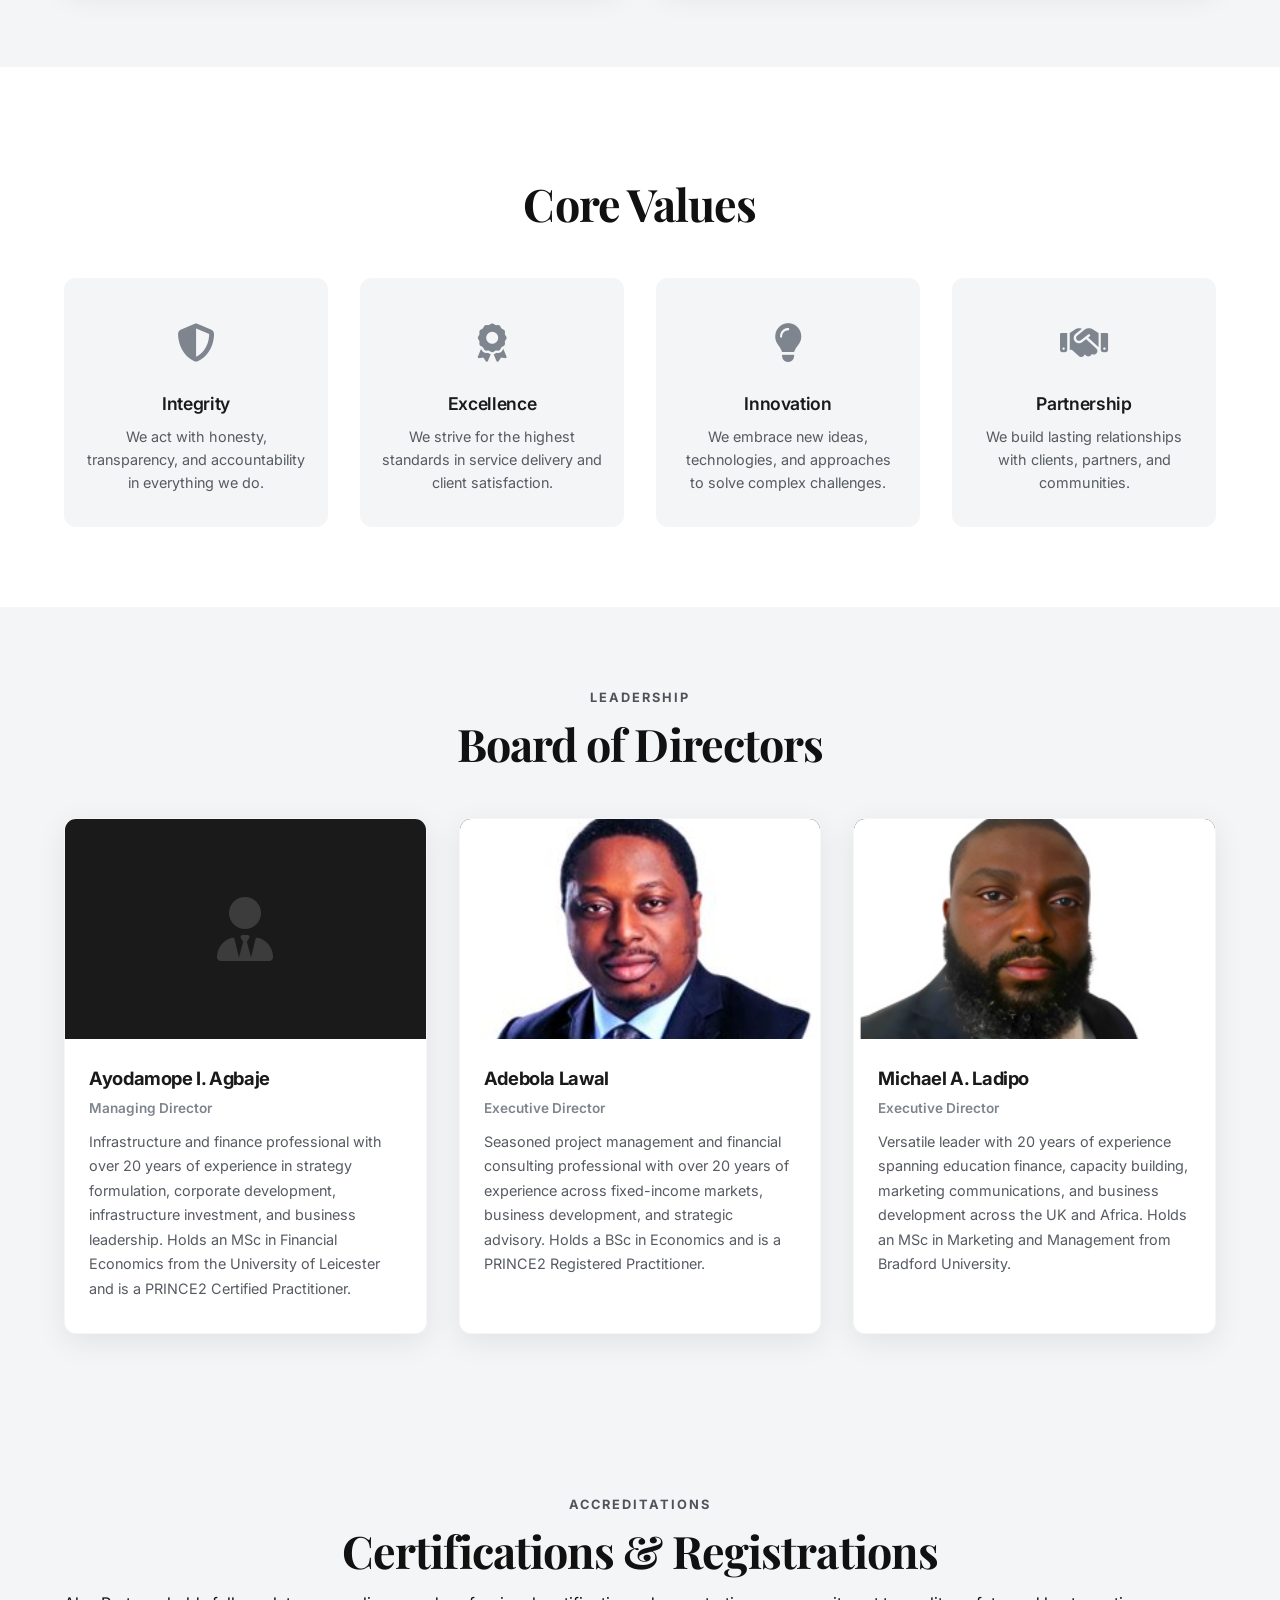
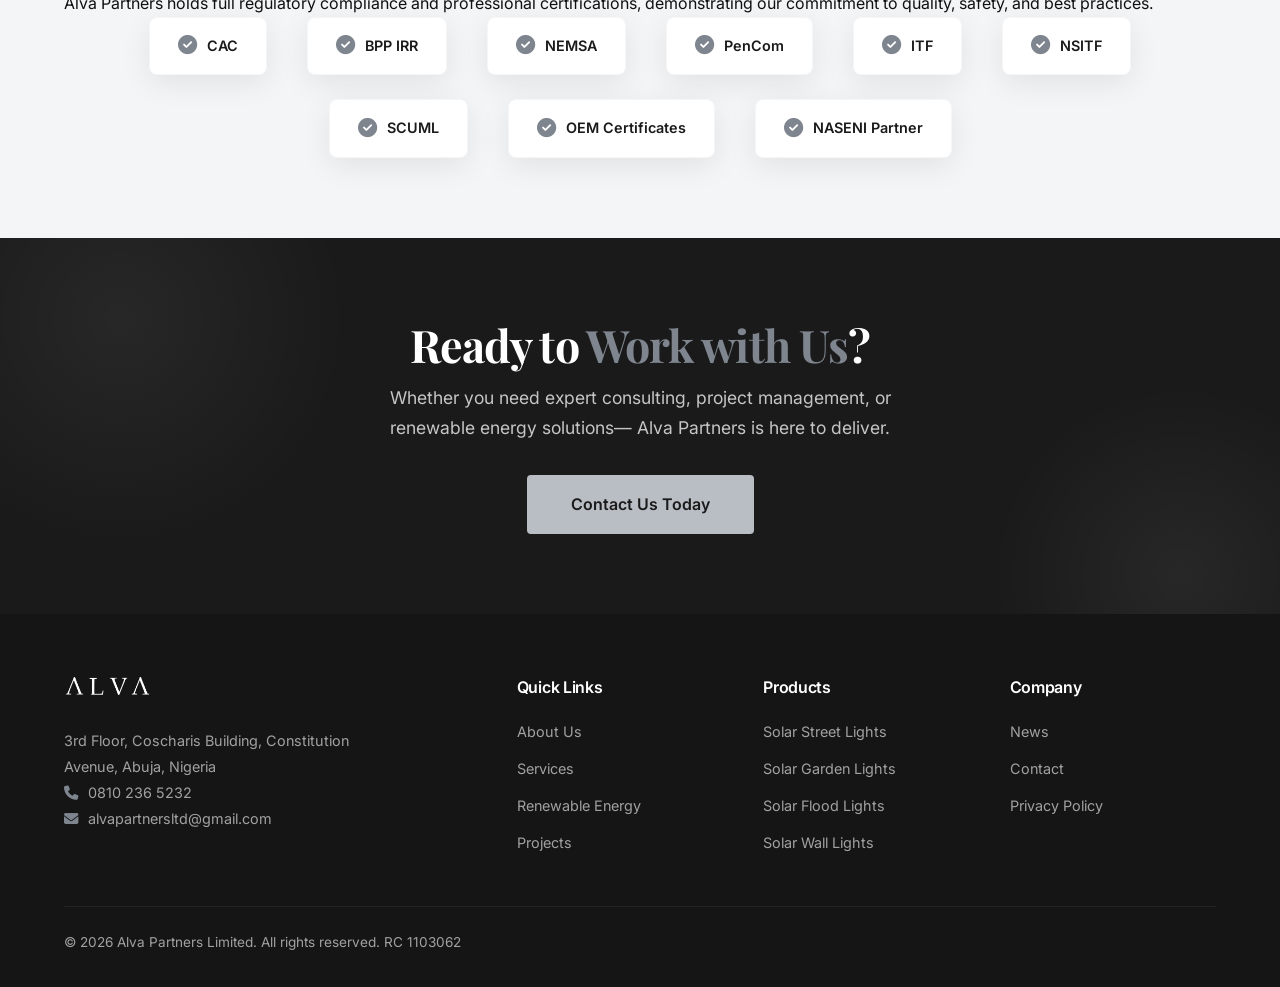
==== commit 3668fdf7: "Add board director photos (Adebola Lawal, Michael Ladipo) Replace placeholder icons with headshots f" ====
--- a/about.html
+++ b/about.html
@@ -278,6 +278,13 @@
             justify-content: center;
             color: rgba(255, 255, 255, 0.15);
             font-size: 4rem;
+            overflow: hidden;
+        }
+        .board-image img {
+            width: 100%;
+            height: 100%;
+            object-fit: cover;
+            object-position: center 25%;
         }
 
         .board-body {
@@ -652,7 +659,7 @@
 
                 <!-- Director 2 -->
                 <div class="board-card">
-                    <div class="board-image"><i class="fas fa-user-tie"></i></div>
+                    <div class="board-image"><img src="images/Adebola-Lawal.jpg" alt="Adebola Lawal, Executive Director" loading="lazy" /></div>
                     <div class="board-body">
                         <h4>Adebola Lawal</h4>
                         <div class="title">Executive Director</div>
@@ -666,7 +673,7 @@
 
                 <!-- Director 3 -->
                 <div class="board-card">
-                    <div class="board-image"><i class="fas fa-user-tie"></i></div>
+                    <div class="board-image"><img src="images/Michael-Ladipo.png" alt="Michael A. Ladipo, Executive Director" loading="lazy" /></div>
                     <div class="board-body">
                         <h4>Michael A. Ladipo</h4>
                         <div class="title">Executive Director</div>
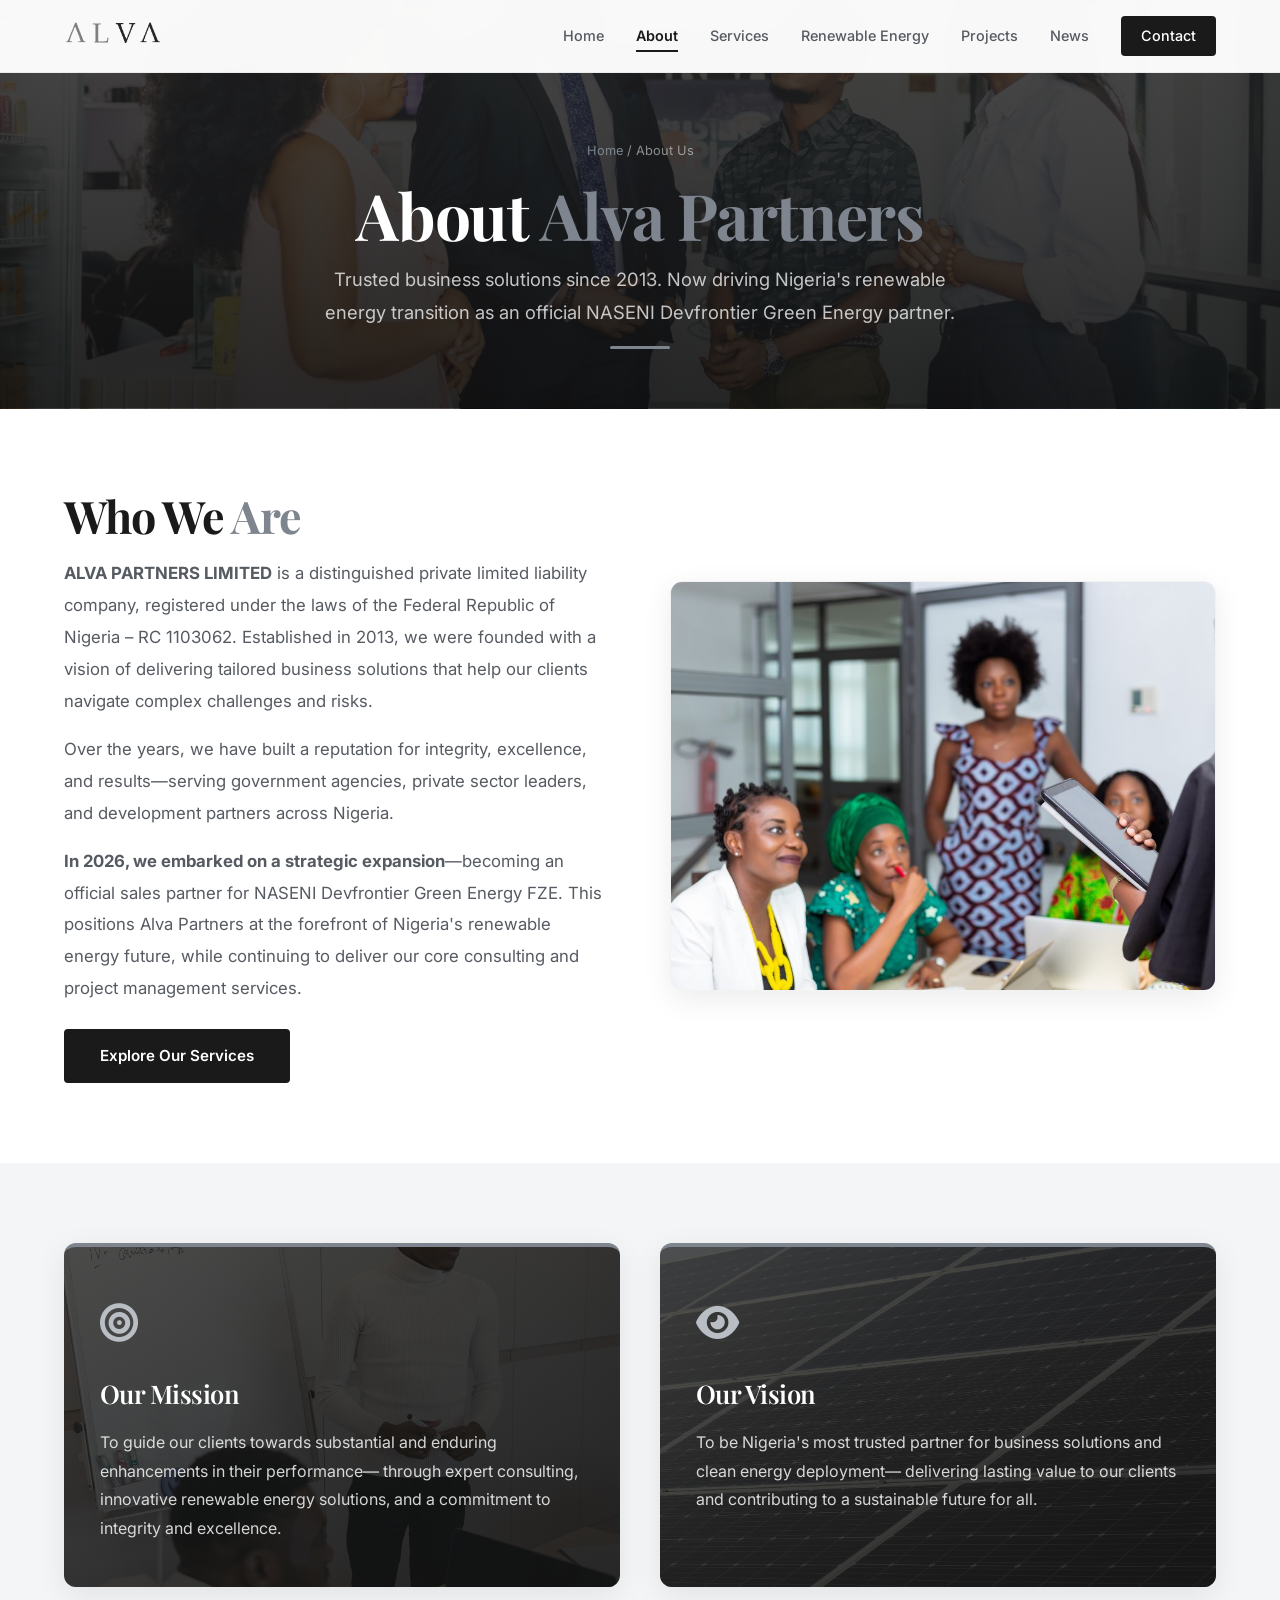
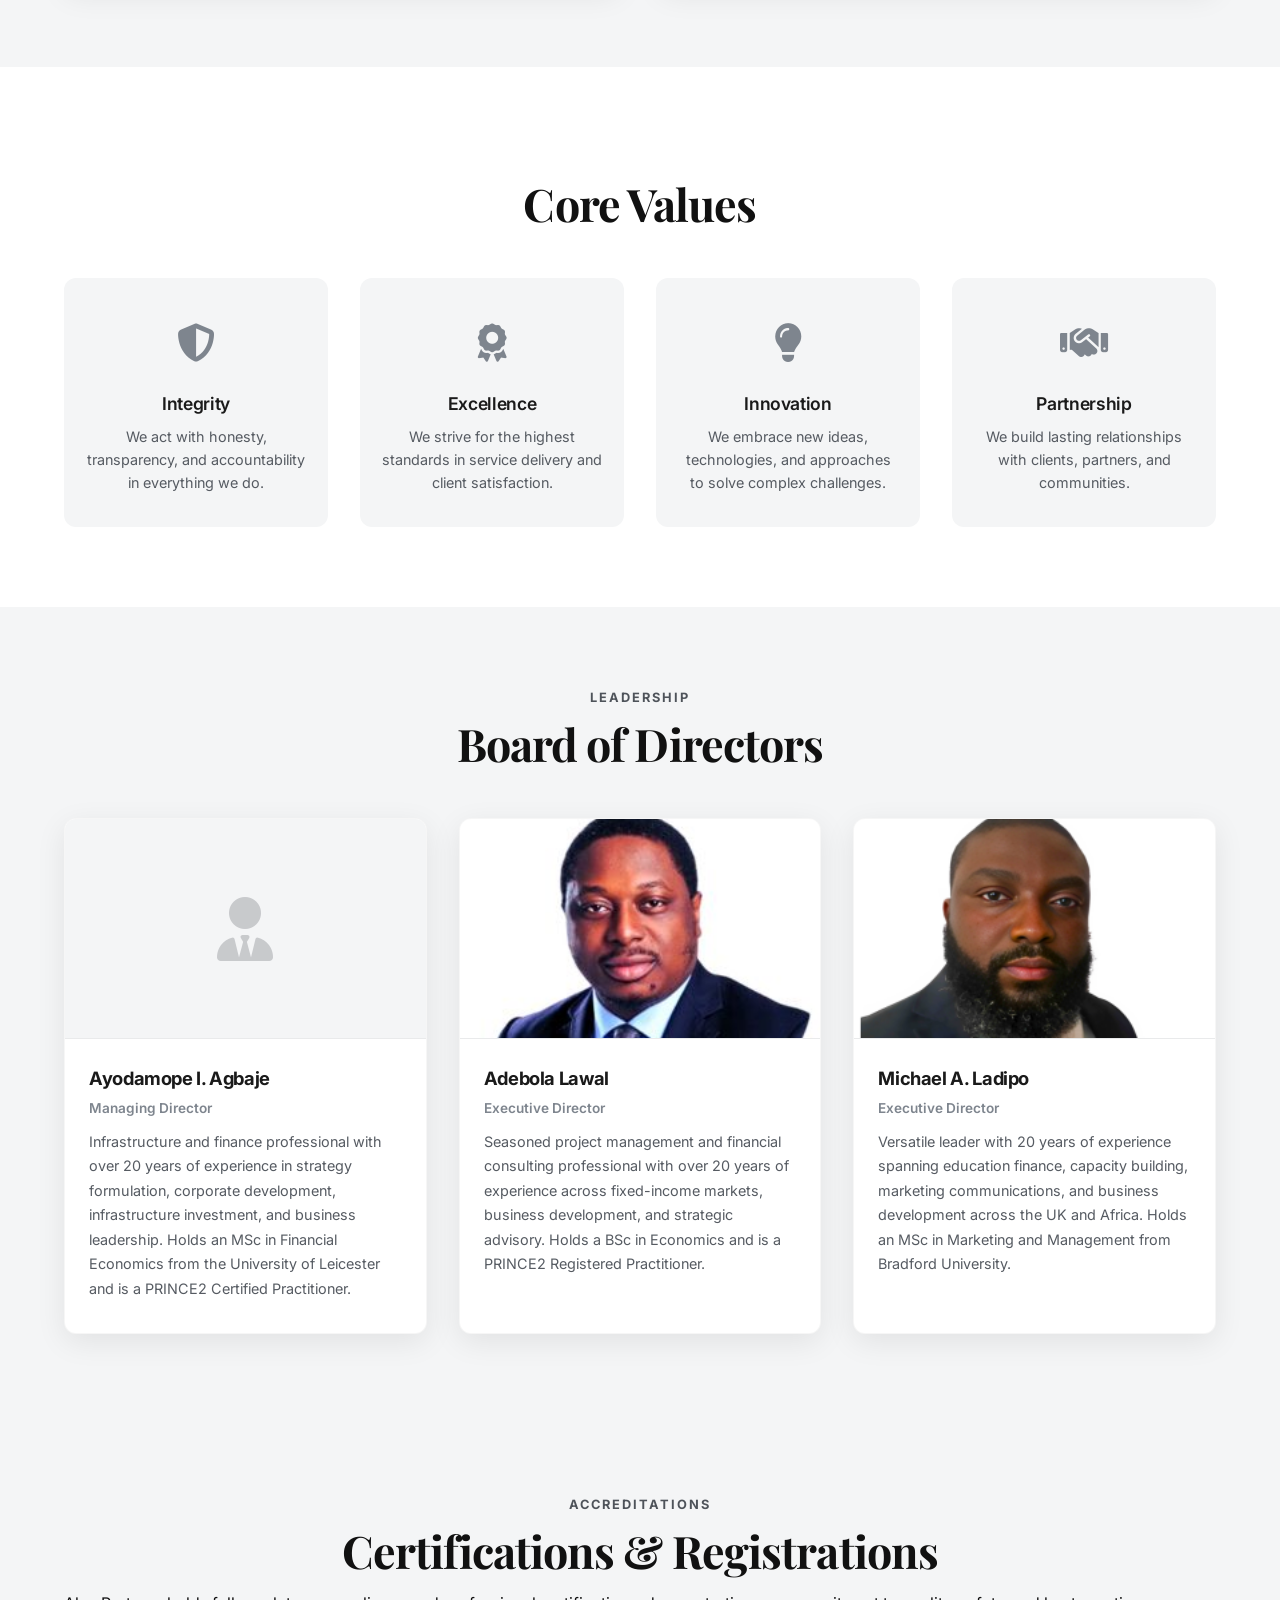
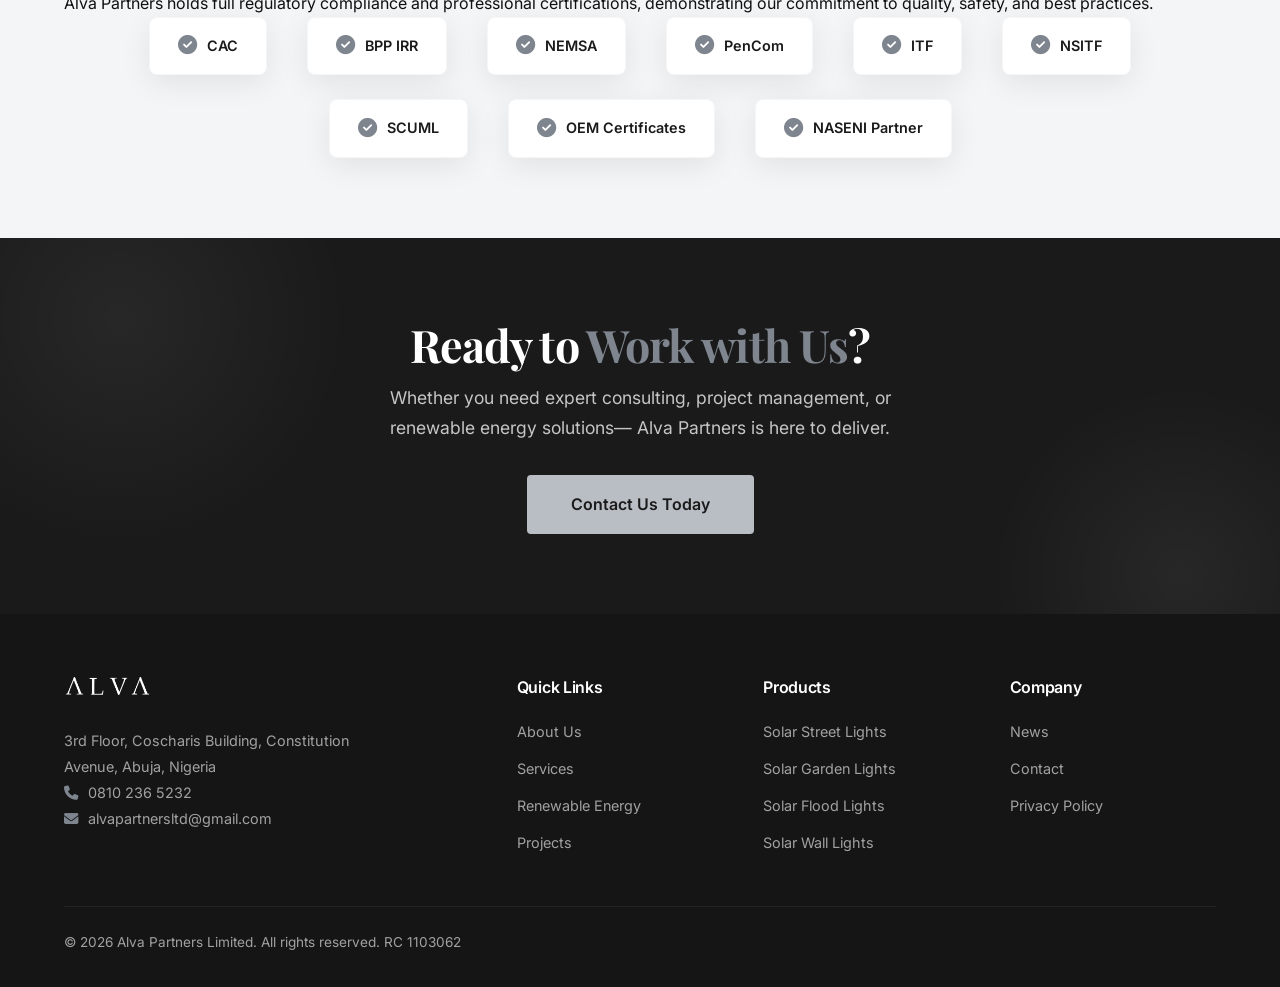
==== commit 36be14fa: "Lighten board placeholder card to match director photos Managing Director placeholder now uses a lig" ====
--- a/about.html
+++ b/about.html
@@ -272,13 +272,14 @@
 
         .board-image {
             height: 220px;
-            background: var(--navy);
+            background: var(--off-white);
             display: flex;
             align-items: center;
             justify-content: center;
-            color: rgba(255, 255, 255, 0.15);
+            color: rgba(86, 91, 98, 0.28);
             font-size: 4rem;
             overflow: hidden;
+            border-bottom: 1px solid rgba(35, 35, 35, 0.05);
         }
         .board-image img {
             width: 100%;
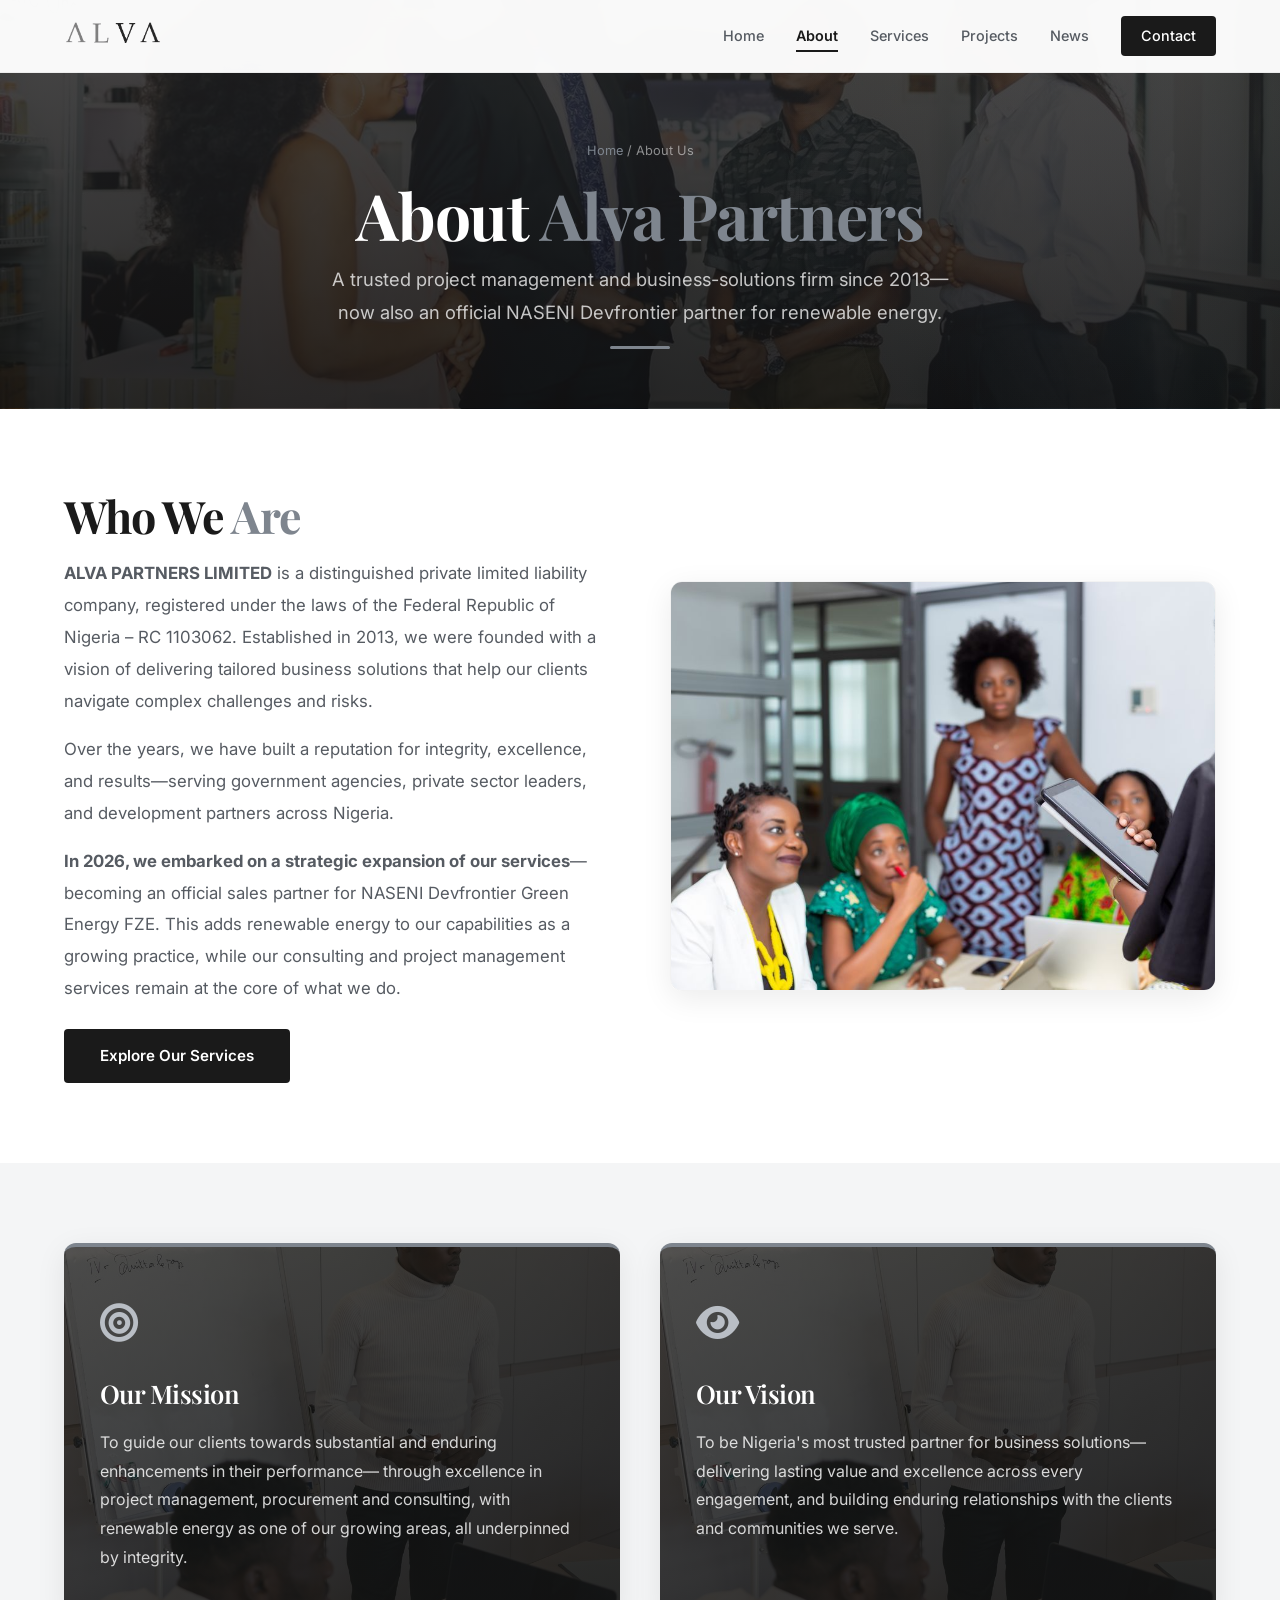
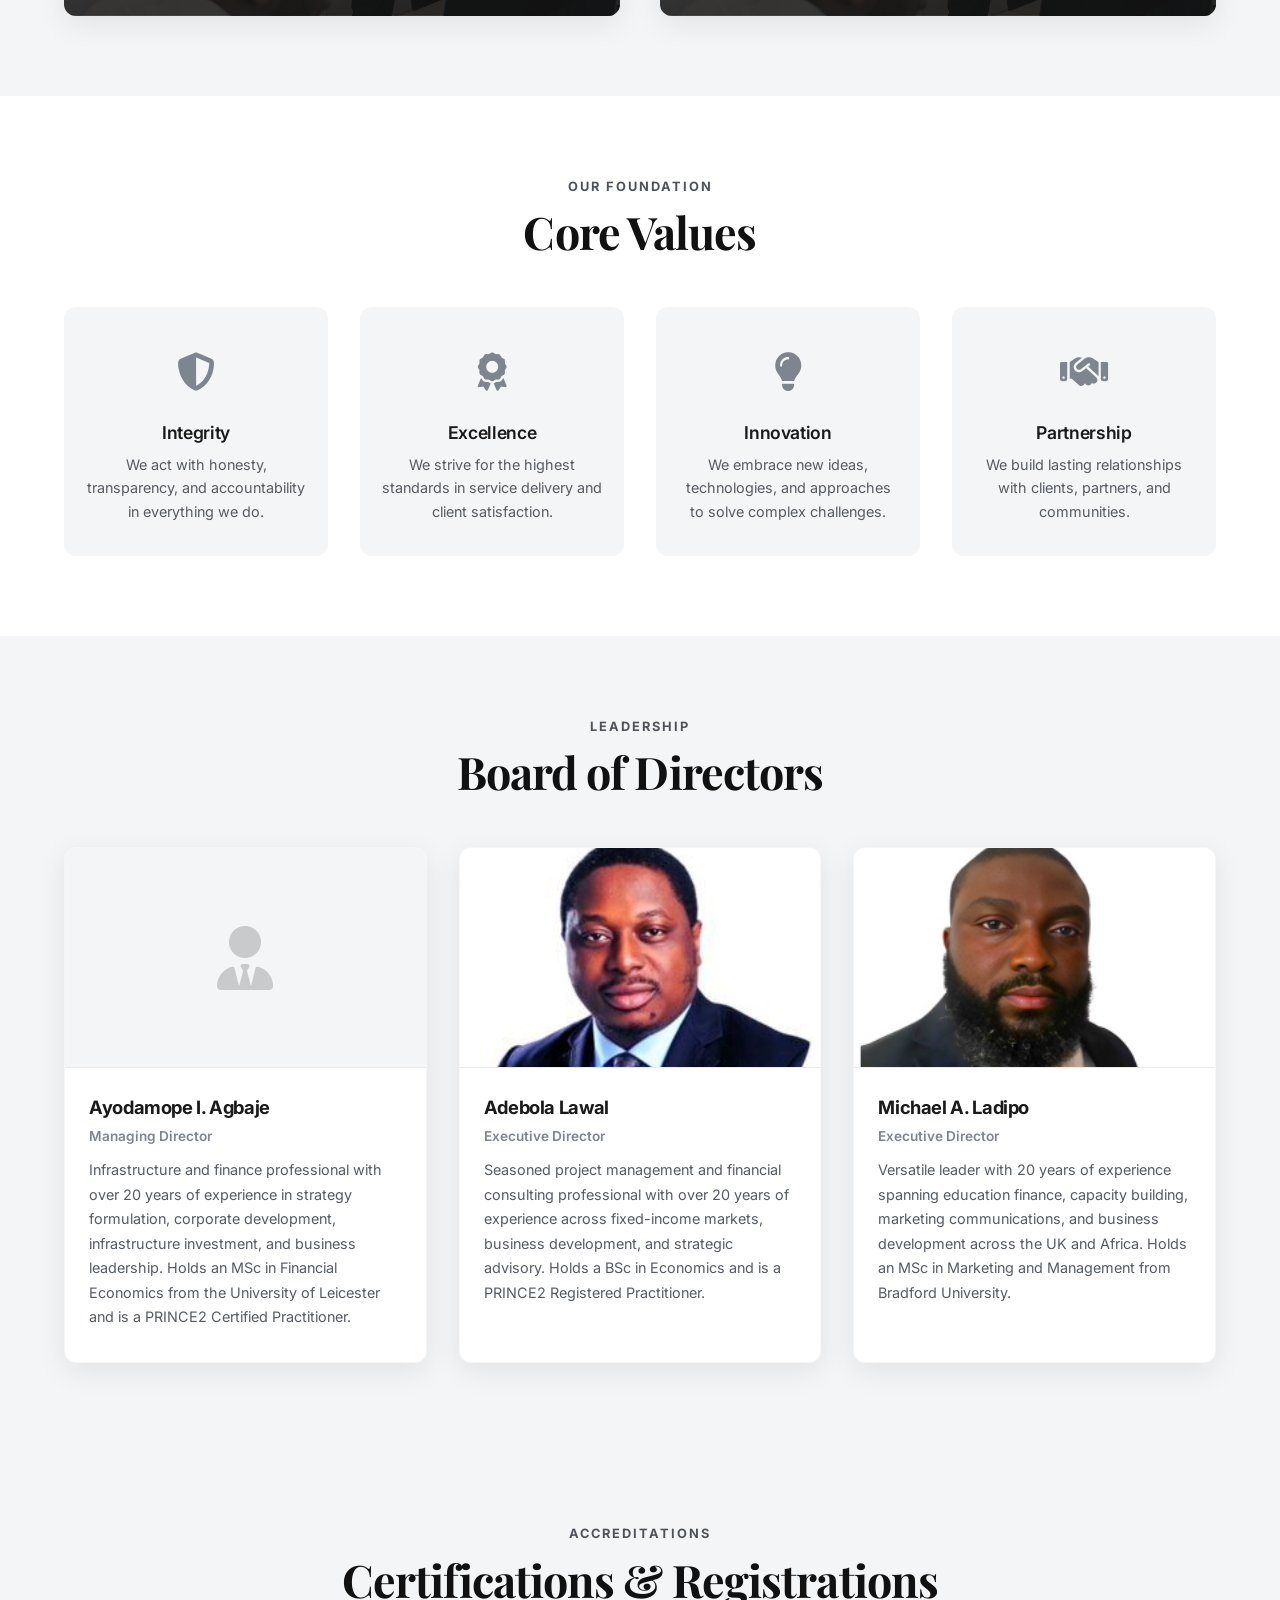
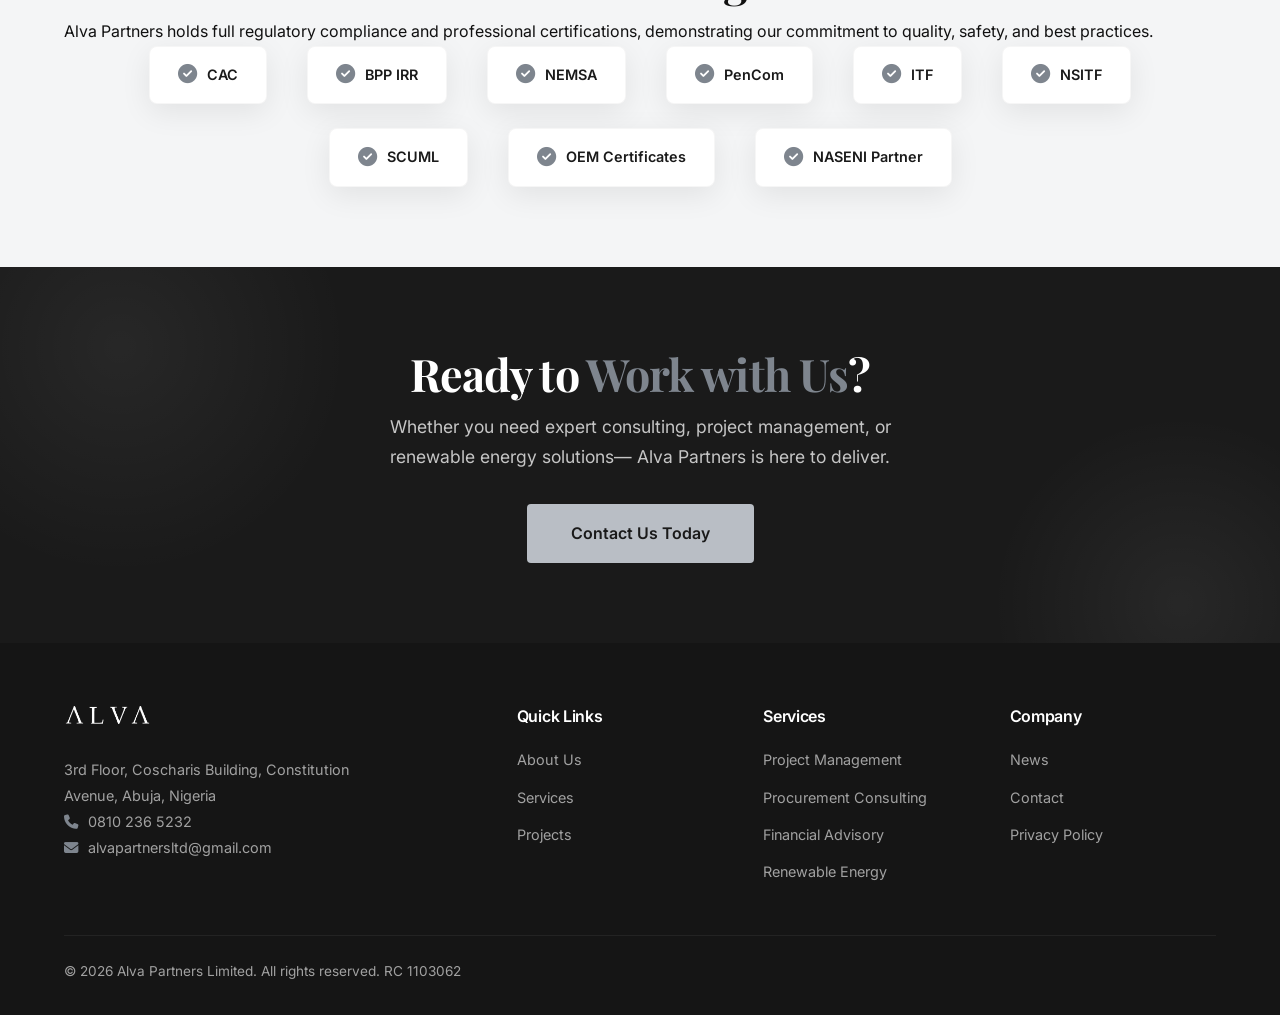
==== commit e85db8c8: "Rebalance messaging: lead with project management, demote solar Reviewers felt the site read as a re" ====
--- a/about.html
+++ b/about.html
@@ -8,21 +8,21 @@
     <link rel="icon" type="image/png" sizes="32x32" href="images/logos/favicon-32.png" />
     <link rel="icon" type="image/png" sizes="16x16" href="images/logos/favicon-16.png" />
     <link rel="apple-touch-icon" sizes="180x180" href="images/logos/apple-touch-icon.png" />
-    <title>About Alva Partners – Business Solutions &amp; Renewable Energy</title>
-    <meta name="description" content="Learn about Alva Partners, a Nigerian business-solutions and renewable-energy company trusted since 2013 and an official NASENI Devfrontier solar partner driving the nation's clean energy transition." />
+    <title>About Alva Partners – Project Management &amp; Business Solutions</title>
+    <meta name="description" content="Learn about Alva Partners, a Nigerian project management, procurement and business-solutions firm trusted since 2013—now also an official NASENI Devfrontier partner for renewable energy." />
     <!-- Open Graph / social sharing -->
     <meta property="og:type" content="website" />
     <meta property="og:site_name" content="Alva Partners" />
-    <meta property="og:title" content="About Alva Partners – Business Solutions &amp; Renewable Energy" />
-    <meta property="og:description" content="Learn about Alva Partners, a Nigerian business-solutions and renewable-energy company trusted since 2013 and an official NASENI Devfrontier solar partner driving the nation's clean energy transition." />
+    <meta property="og:title" content="About Alva Partners – Project Management &amp; Business Solutions" />
+    <meta property="og:description" content="Learn about Alva Partners, a Nigerian project management, procurement and business-solutions firm trusted since 2013—now also an official NASENI Devfrontier partner for renewable energy." />
     <meta property="og:url" content="https://alvapartners.com.ng/about.html" />
     <meta property="og:image" content="https://alvapartners.com.ng/images/og-image.jpg" />
     <meta property="og:image:width" content="1200" />
     <meta property="og:image:height" content="630" />
     <meta property="og:locale" content="en_NG" />
     <meta name="twitter:card" content="summary_large_image" />
-    <meta name="twitter:title" content="About Alva Partners – Business Solutions &amp; Renewable Energy" />
-    <meta name="twitter:description" content="Learn about Alva Partners, a Nigerian business-solutions and renewable-energy company trusted since 2013 and an official NASENI Devfrontier solar partner driving the nation's clean energy transition." />
+    <meta name="twitter:title" content="About Alva Partners – Project Management &amp; Business Solutions" />
+    <meta name="twitter:description" content="Learn about Alva Partners, a Nigerian project management, procurement and business-solutions firm trusted since 2013—now also an official NASENI Devfrontier partner for renewable energy." />
     <meta name="twitter:image" content="https://alvapartners.com.ng/images/og-image.jpg" />
 
     <!-- Google Fonts -->
@@ -524,7 +524,6 @@
                 <a href="index.html">Home</a>
                 <a href="about.html" class="active" aria-current="page">About</a>
                 <a href="services.html">Services</a>
-                <a href="solar.html">Renewable Energy</a>
                 <a href="portfolio.html">Projects</a>
                 <a href="news.html">News</a>
                 <a href="contact-us.html" class="nav-cta">Contact</a>
@@ -544,8 +543,8 @@
             </div>
             <h1>About <span>Alva Partners</span></h1>
             <p>
-                Trusted business solutions since 2013. Now driving Nigeria's renewable energy transition
-                as an official NASENI Devfrontier Green Energy partner.
+                A trusted project management and business-solutions firm since 2013—now also an official
+                NASENI Devfrontier partner for renewable energy.
             </p>
             <div class="gold-line"></div>
         </div>
@@ -567,10 +566,10 @@
                     government agencies, private sector leaders, and development partners across Nigeria.
                 </p>
                 <p>
-                    <strong>In 2026, we embarked on a strategic expansion</strong>—becoming an official sales partner
-                    for NASENI Devfrontier Green Energy FZE. This positions Alva Partners at the forefront of
-                    Nigeria's renewable energy future, while continuing to deliver our core consulting and project
-                    management services.
+                    <strong>In 2026, we embarked on a strategic expansion of our services</strong>—becoming an
+                    official sales partner for NASENI Devfrontier Green Energy FZE. This adds renewable energy to
+                    our capabilities as a growing practice, while our consulting and project management services
+                    remain at the core of what we do.
                 </p>
                 <a href="services.html" class="btn btn-gold" style="margin-top:8px;">Explore Our Services</a>
             </div>
@@ -589,16 +588,17 @@
                     <h3>Our Mission</h3>
                     <p>
                         To guide our clients towards substantial and enduring enhancements in their performance—
-                        through expert consulting, innovative renewable energy solutions, and a commitment to
-                        integrity and excellence.
+                        through excellence in project management, procurement and consulting, with renewable energy
+                        as one of our growing areas, all underpinned by integrity.
                     </p>
                 </div>
-                <div class="mv-card" style="--card-image: url('images/pillars-solar.jpg')">
+                <div class="mv-card" style="--card-image: url('images/business-meeting.jpg')">
                     <div class="icon"><i class="fas fa-eye"></i></div>
                     <h3>Our Vision</h3>
                     <p>
-                        To be Nigeria's most trusted partner for business solutions and clean energy deployment—
-                        delivering lasting value to our clients and contributing to a sustainable future for all.
+                        To be Nigeria's most trusted partner for business solutions—delivering lasting value and
+                        excellence across every engagement, and building enduring relationships with the clients
+                        and communities we serve.
                     </p>
                 </div>
             </div>
@@ -805,18 +805,17 @@
                     <ul>
                         <li><a href="about.html">About Us</a></li>
                         <li><a href="services.html">Services</a></li>
-                        <li><a href="solar.html">Renewable Energy</a></li>
                         <li><a href="portfolio.html">Projects</a></li>
                     </ul>
                 </div>
 
                 <div>
-                    <h4>Products</h4>
+                    <h4>Services</h4>
                     <ul>
-                        <li><a href="solar.html">Solar Street Lights</a></li>
-                        <li><a href="solar.html">Solar Garden Lights</a></li>
-                        <li><a href="solar.html">Solar Flood Lights</a></li>
-                        <li><a href="solar.html">Solar Wall Lights</a></li>
+                        <li><a href="services.html">Project Management</a></li>
+                        <li><a href="services.html">Procurement Consulting</a></li>
+                        <li><a href="services.html">Financial Advisory</a></li>
+                        <li><a href="solar.html">Renewable Energy</a></li>
                     </ul>
                 </div>
 
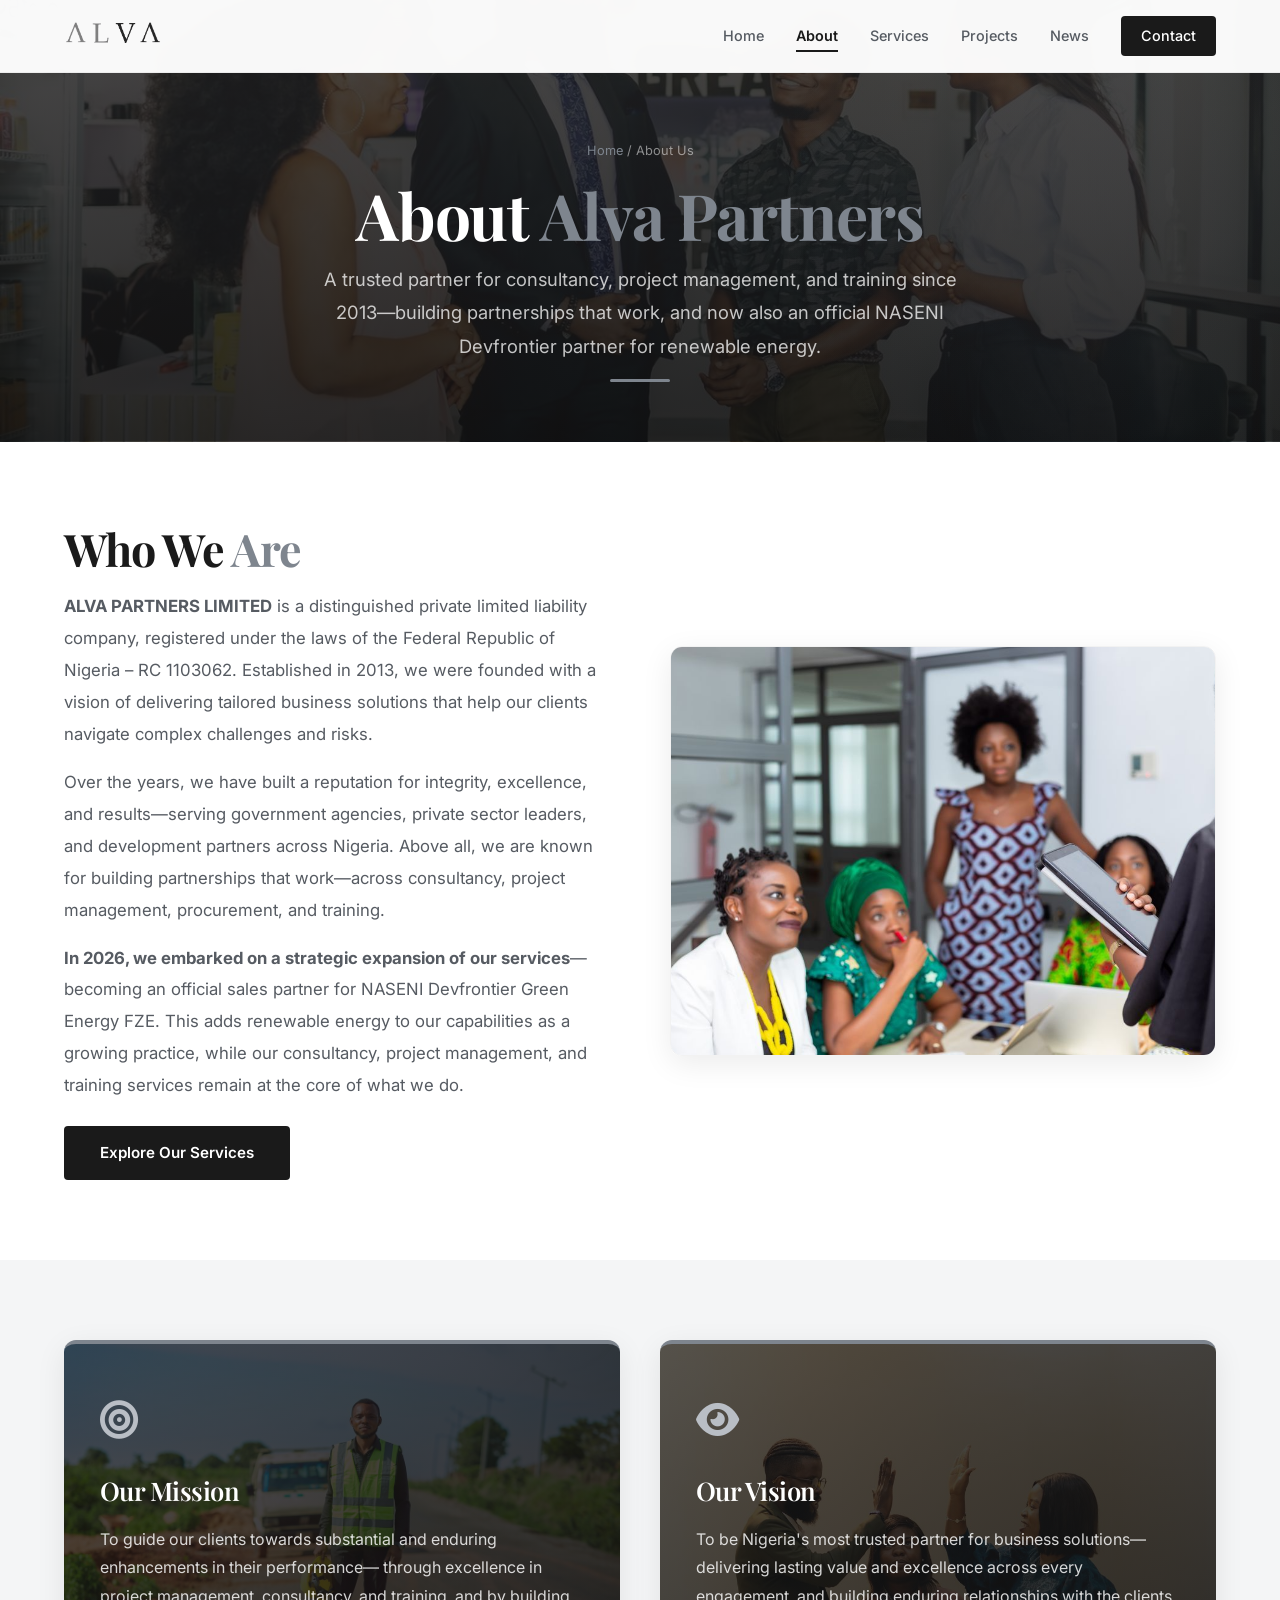
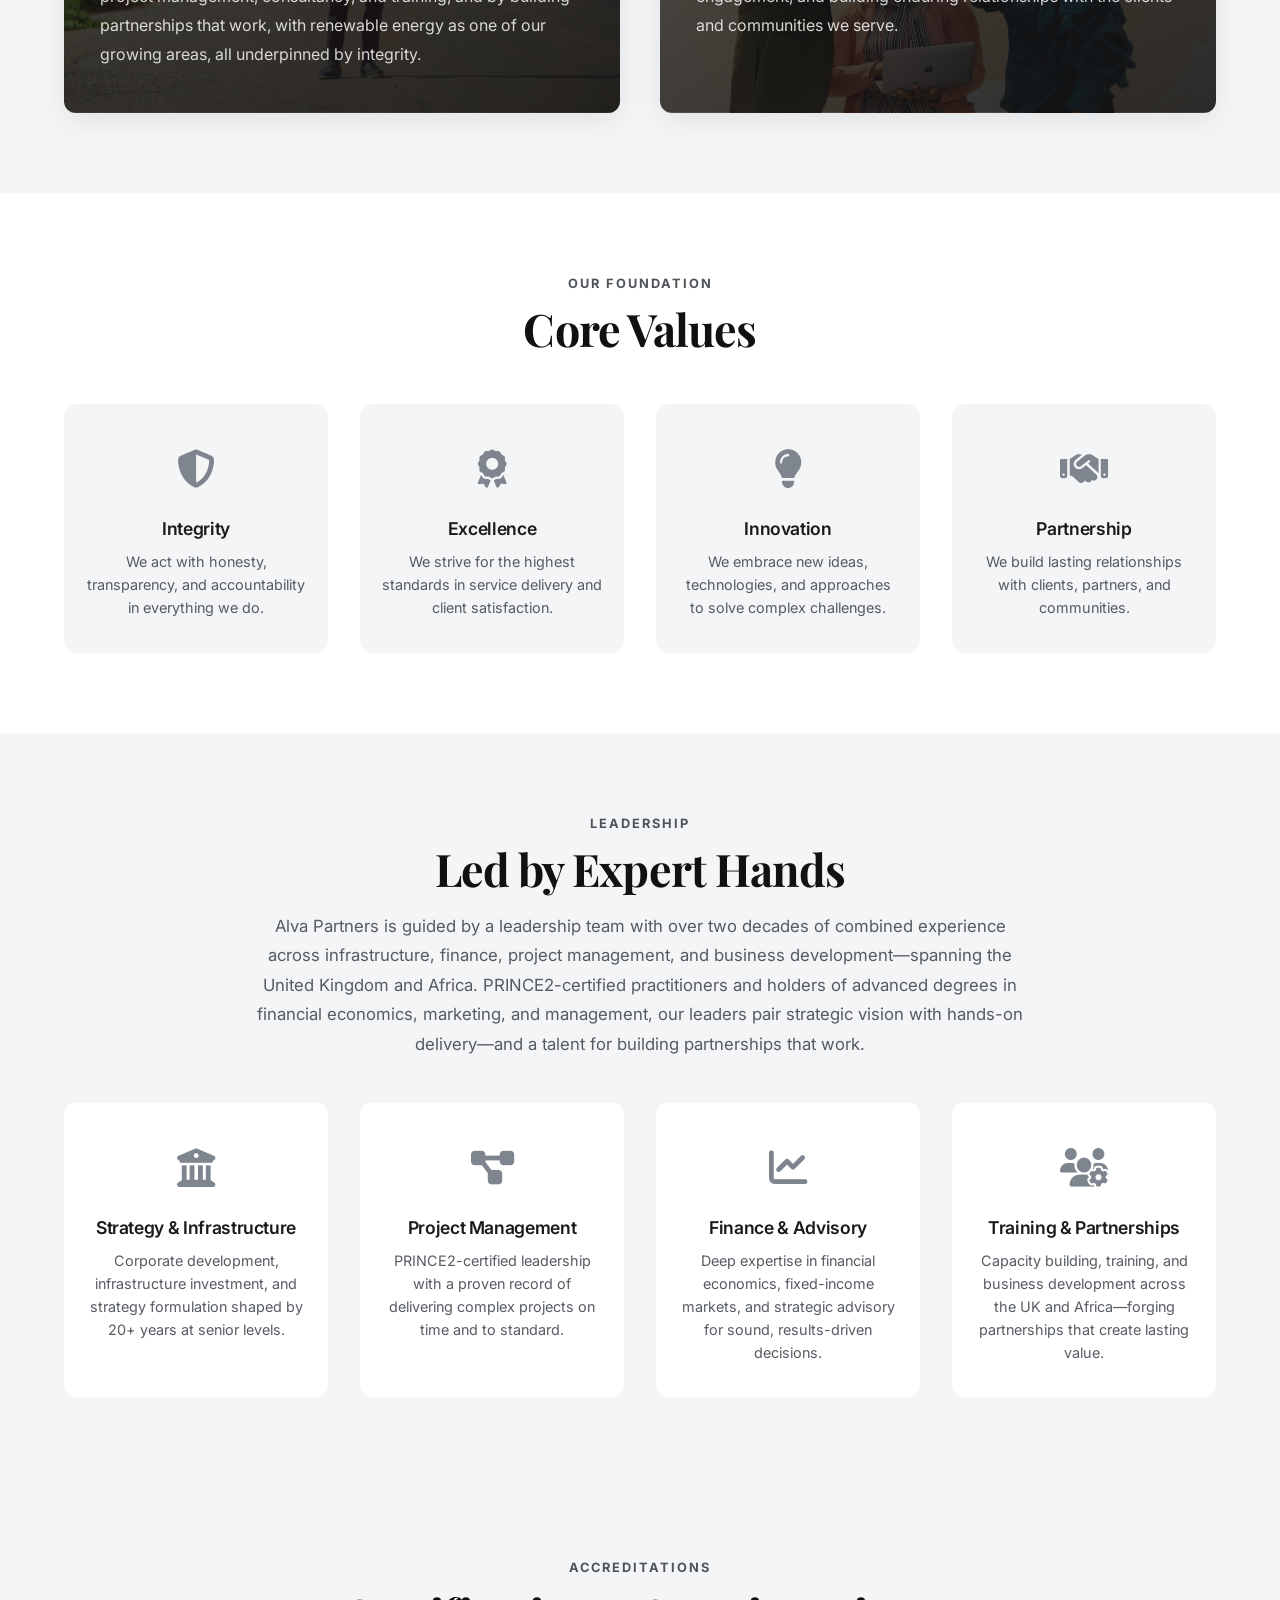
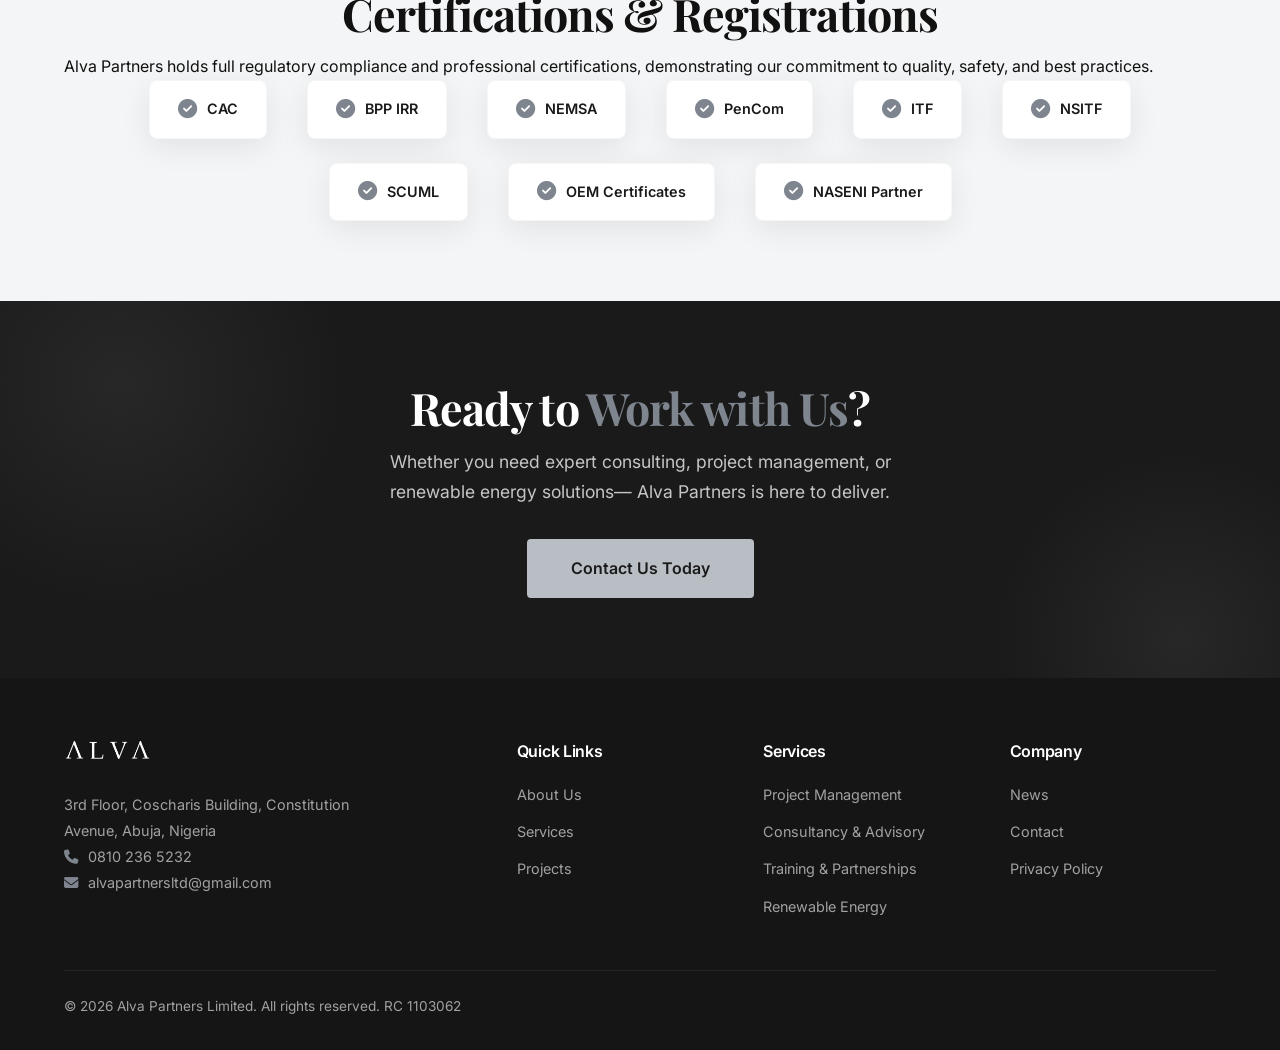
==== commit 83c5073a: "Broaden services positioning; anonymize leadership Reflect the full breadth of Alva's offering and r" ====
--- a/about.html
+++ b/about.html
@@ -239,7 +239,7 @@
             line-height: 1.6;
         }
 
-        /* ===== BOARD OF DIRECTORS ===== */
+        /* ===== LEADERSHIP ===== */
         .board-section {
             padding: 80px 0;
             background: var(--off-white);
@@ -247,7 +247,20 @@
 
         .board-section h2 {
             text-align: center;
-            margin-bottom: 48px;
+            margin-bottom: 16px;
+        }
+
+        .board-intro {
+            text-align: center;
+            max-width: 780px;
+            margin: 0 auto 44px;
+            color: var(--slate);
+            font-size: 1.05rem;
+            line-height: 1.75;
+        }
+
+        .board-section .value-card {
+            background: var(--white);
         }
 
         .board-grid {
@@ -543,8 +556,8 @@
             </div>
             <h1>About <span>Alva Partners</span></h1>
             <p>
-                A trusted project management and business-solutions firm since 2013—now also an official
-                NASENI Devfrontier partner for renewable energy.
+                A trusted partner for consultancy, project management, and training since 2013—building
+                partnerships that work, and now also an official NASENI Devfrontier partner for renewable energy.
             </p>
             <div class="gold-line"></div>
         </div>
@@ -563,13 +576,15 @@
                 </p>
                 <p>
                     Over the years, we have built a reputation for integrity, excellence, and results—serving
-                    government agencies, private sector leaders, and development partners across Nigeria.
+                    government agencies, private sector leaders, and development partners across Nigeria. Above
+                    all, we are known for building partnerships that work—across consultancy, project management,
+                    procurement, and training.
                 </p>
                 <p>
                     <strong>In 2026, we embarked on a strategic expansion of our services</strong>—becoming an
                     official sales partner for NASENI Devfrontier Green Energy FZE. This adds renewable energy to
-                    our capabilities as a growing practice, while our consulting and project management services
-                    remain at the core of what we do.
+                    our capabilities as a growing practice, while our consultancy, project management, and training
+                    services remain at the core of what we do.
                 </p>
                 <a href="services.html" class="btn btn-gold" style="margin-top:8px;">Explore Our Services</a>
             </div>
@@ -583,16 +598,17 @@
     <section class="mv-section">
         <div class="container">
             <div class="mv-grid">
-                <div class="mv-card" style="--card-image: url('images/business-meeting.jpg')">
+                <div class="mv-card" style="--card-image: url('images/portfolio-header.jpg')">
                     <div class="icon"><i class="fas fa-bullseye"></i></div>
                     <h3>Our Mission</h3>
                     <p>
                         To guide our clients towards substantial and enduring enhancements in their performance—
-                        through excellence in project management, procurement and consulting, with renewable energy
-                        as one of our growing areas, all underpinned by integrity.
+                        through excellence in project management, consultancy, and training, and by building
+                        partnerships that work, with renewable energy as one of our growing areas, all underpinned
+                        by integrity.
                     </p>
                 </div>
-                <div class="mv-card" style="--card-image: url('images/business-meeting.jpg')">
+                <div class="mv-card" style="--card-image: url('images/services-header.jpg')">
                     <div class="icon"><i class="fas fa-eye"></i></div>
                     <h3>Our Vision</h3>
                     <p>
@@ -636,54 +652,39 @@
         </div>
     </section>
 
-    <!-- ===== BOARD OF DIRECTORS ===== -->
+    <!-- ===== LEADERSHIP ===== -->
     <section class="board-section">
         <div class="container">
             <p class="section-label">Leadership</p>
-            <h2>Board of Directors</h2>
-
-            <div class="board-grid">
-                <!-- Director 1 -->
-                <div class="board-card">
-                    <div class="board-image"><i class="fas fa-user-tie"></i></div>
-                    <div class="board-body">
-                        <h4>Ayodamope I. Agbaje</h4>
-                        <div class="title">Managing Director</div>
-                        <p>
-                            Infrastructure and finance professional with over 20 years of experience in strategy
-                            formulation, corporate development, infrastructure investment, and business leadership.
-                            Holds an MSc in Financial Economics from the University of Leicester and is a PRINCE2
-                            Certified Practitioner.
-                        </p>
-                    </div>
-                </div>
-
-                <!-- Director 2 -->
-                <div class="board-card">
-                    <div class="board-image"><img src="images/Adebola-Lawal.jpg" alt="Adebola Lawal, Executive Director" loading="lazy" /></div>
-                    <div class="board-body">
-                        <h4>Adebola Lawal</h4>
-                        <div class="title">Executive Director</div>
-                        <p>
-                            Seasoned project management and financial consulting professional with over 20 years
-                            of experience across fixed-income markets, business development, and strategic advisory.
-                            Holds a BSc in Economics and is a PRINCE2 Registered Practitioner.
-                        </p>
-                    </div>
-                </div>
-
-                <!-- Director 3 -->
-                <div class="board-card">
-                    <div class="board-image"><img src="images/Michael-Ladipo.png" alt="Michael A. Ladipo, Executive Director" loading="lazy" /></div>
-                    <div class="board-body">
-                        <h4>Michael A. Ladipo</h4>
-                        <div class="title">Executive Director</div>
-                        <p>
-                            Versatile leader with 20 years of experience spanning education finance, capacity building,
-                            marketing communications, and business development across the UK and Africa.
-                            Holds an MSc in Marketing and Management from Bradford University.
-                        </p>
-                    </div>
+            <h2>Led by Expert Hands</h2>
+            <p class="board-intro">
+                Alva Partners is guided by a leadership team with over two decades of combined experience across
+                infrastructure, finance, project management, and business development—spanning the United Kingdom
+                and Africa. PRINCE2-certified practitioners and holders of advanced degrees in financial economics,
+                marketing, and management, our leaders pair strategic vision with hands-on delivery—and a talent
+                for building partnerships that work.
+            </p>
+
+            <div class="values-grid">
+                <div class="value-card">
+                    <div class="icon"><i class="fas fa-building-columns"></i></div>
+                    <h4>Strategy &amp; Infrastructure</h4>
+                    <p>Corporate development, infrastructure investment, and strategy formulation shaped by 20+ years at senior levels.</p>
+                </div>
+                <div class="value-card">
+                    <div class="icon"><i class="fas fa-diagram-project"></i></div>
+                    <h4>Project Management</h4>
+                    <p>PRINCE2-certified leadership with a proven record of delivering complex projects on time and to standard.</p>
+                </div>
+                <div class="value-card">
+                    <div class="icon"><i class="fas fa-chart-line"></i></div>
+                    <h4>Finance &amp; Advisory</h4>
+                    <p>Deep expertise in financial economics, fixed-income markets, and strategic advisory for sound, results-driven decisions.</p>
+                </div>
+                <div class="value-card">
+                    <div class="icon"><i class="fas fa-users-gear"></i></div>
+                    <h4>Training &amp; Partnerships</h4>
+                    <p>Capacity building, training, and business development across the UK and Africa—forging partnerships that create lasting value.</p>
                 </div>
             </div>
         </div>
@@ -813,8 +814,8 @@
                     <h4>Services</h4>
                     <ul>
                         <li><a href="services.html">Project Management</a></li>
-                        <li><a href="services.html">Procurement Consulting</a></li>
-                        <li><a href="services.html">Financial Advisory</a></li>
+                        <li><a href="services.html">Consultancy &amp; Advisory</a></li>
+                        <li><a href="services.html">Training &amp; Partnerships</a></li>
                         <li><a href="solar.html">Renewable Energy</a></li>
                     </ul>
                 </div>
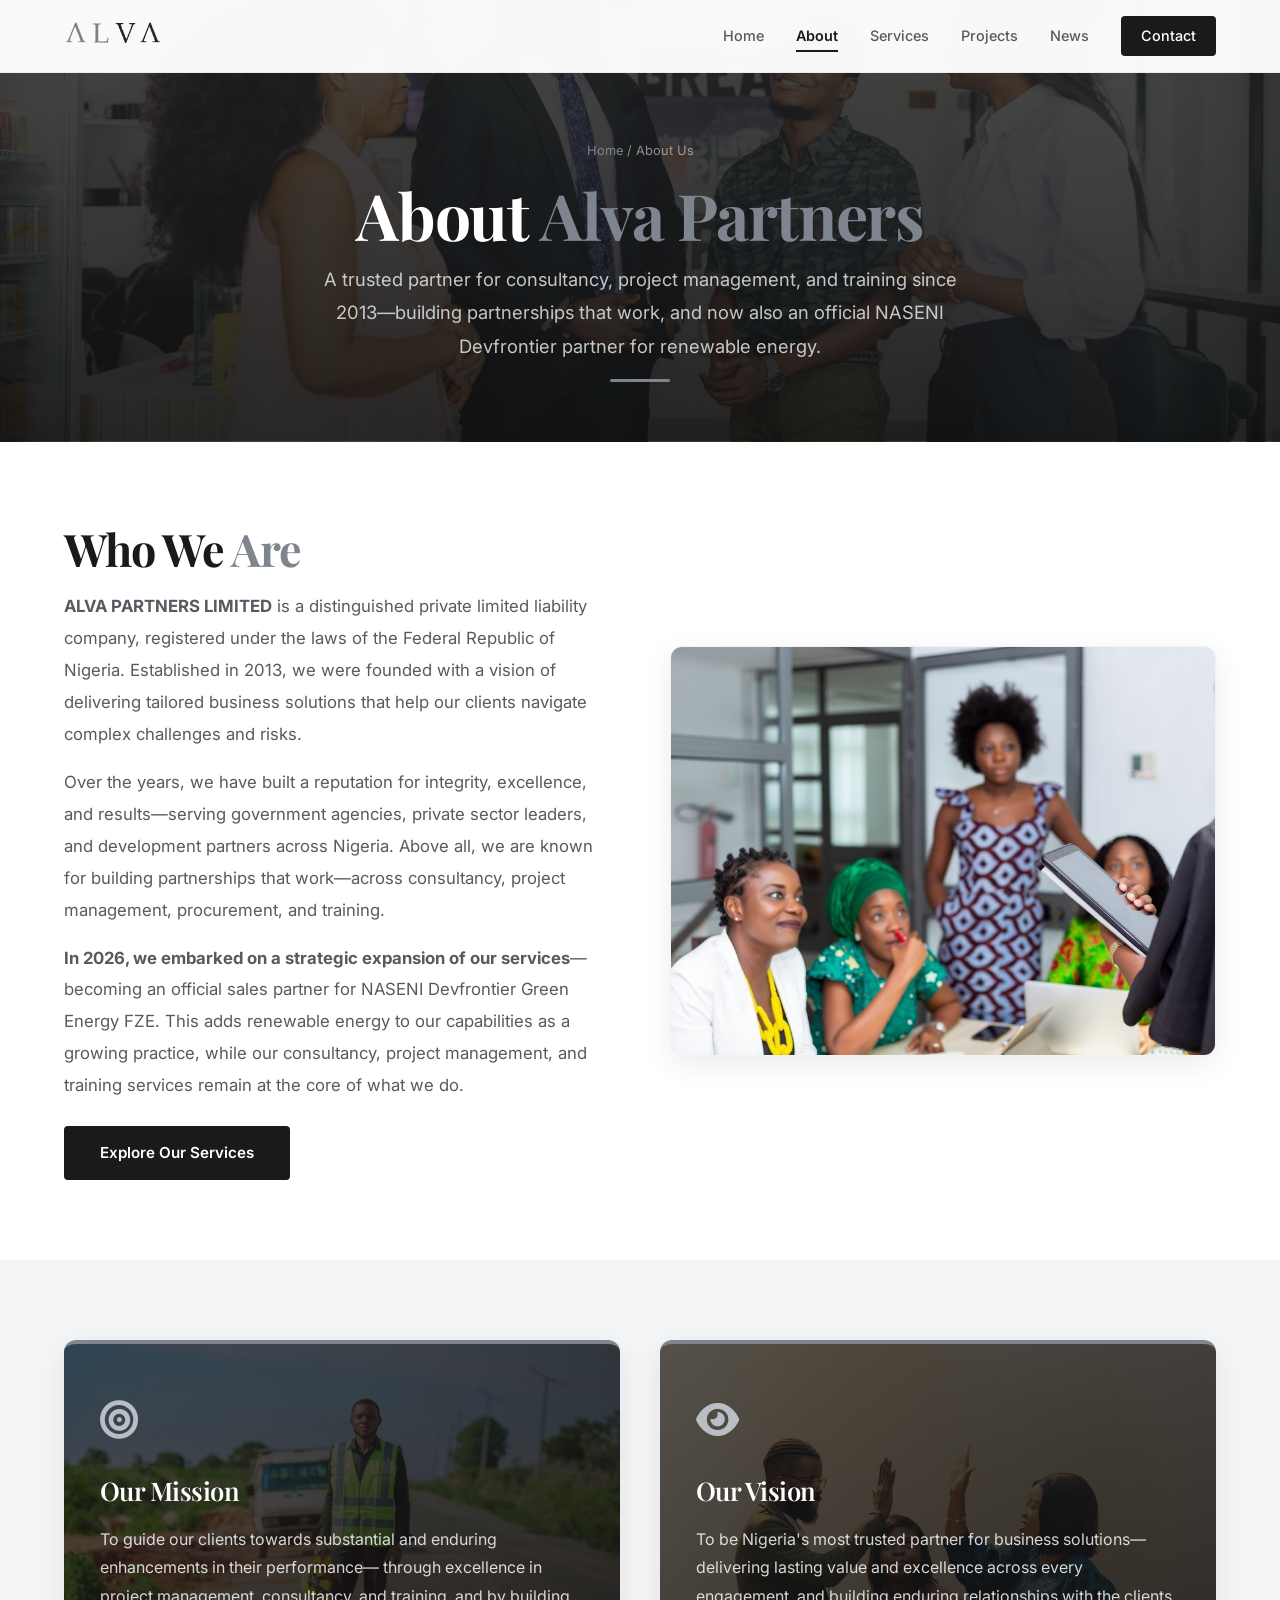
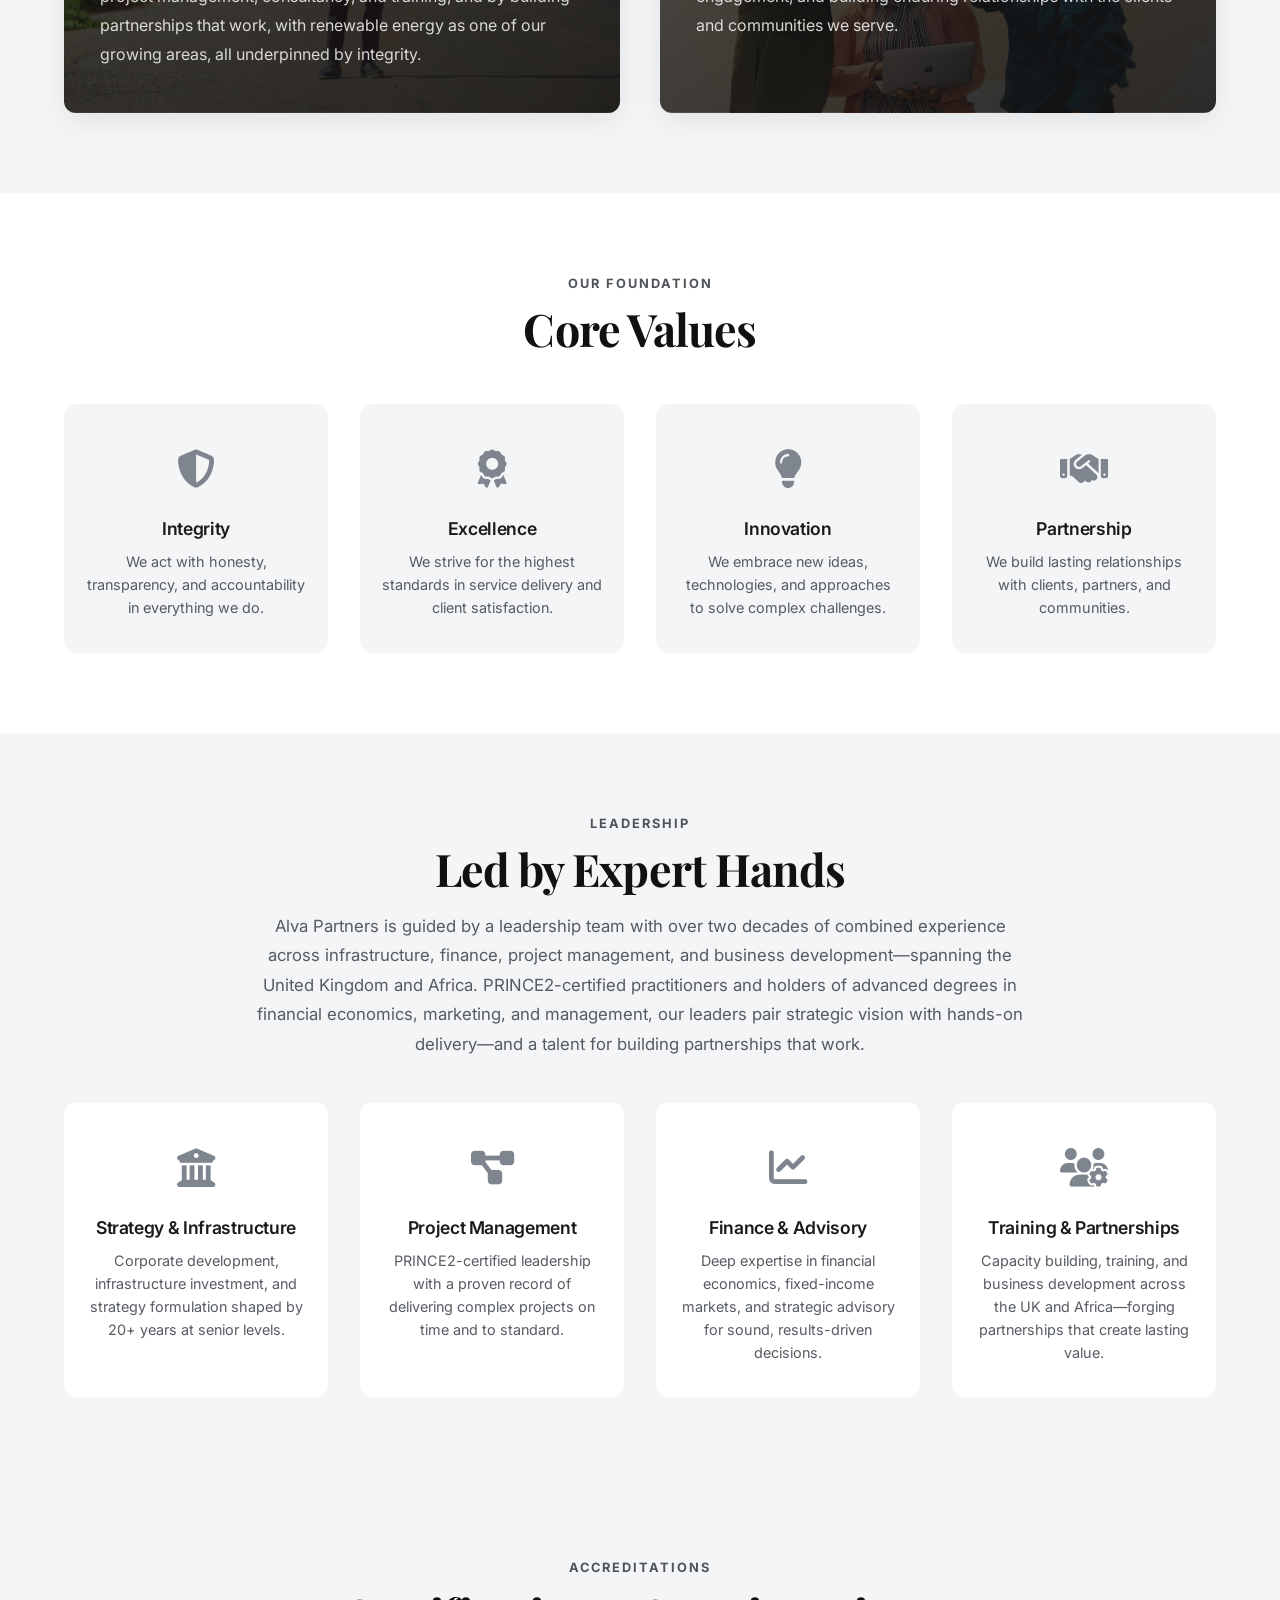
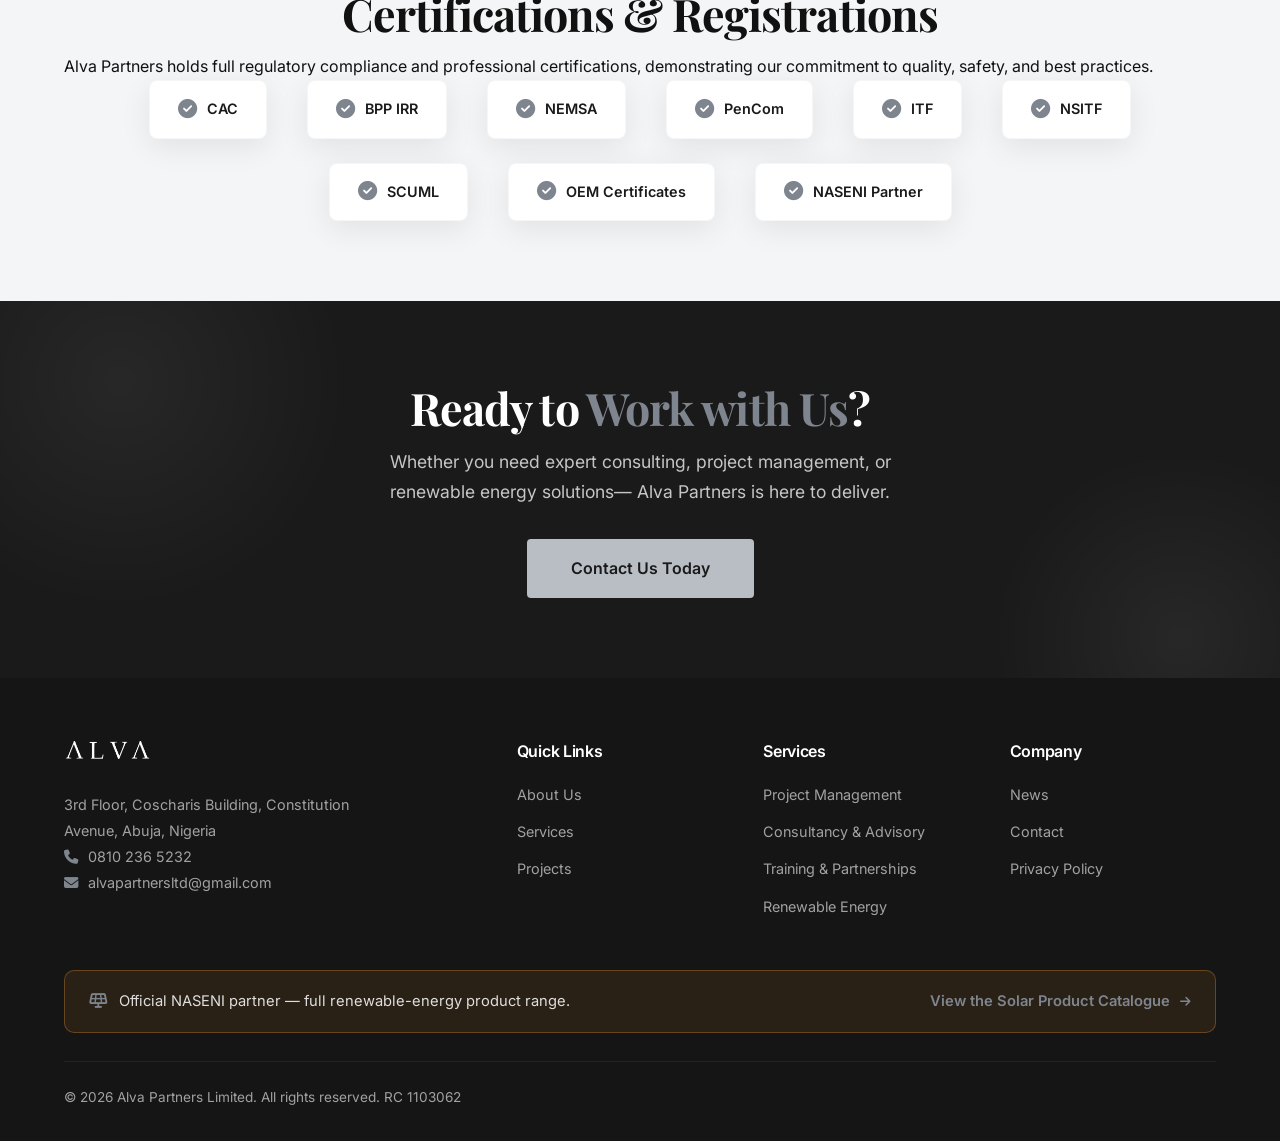
==== commit 340a7b9f: "Solar page: real catalogue photos, factory gallery, product video; footer catalogue link - Catalogue" ====
--- a/about.html
+++ b/about.html
@@ -570,7 +570,7 @@
                 <h2>Who We <span>Are</span></h2>
                 <p>
                     <strong>ALVA PARTNERS LIMITED</strong> is a distinguished private limited liability company,
-                    registered under the laws of the Federal Republic of Nigeria – RC 1103062. Established in 2013,
+                    registered under the laws of the Federal Republic of Nigeria. Established in 2013,
                     we were founded with a vision of delivering tailored business solutions that help our clients
                     navigate complex challenges and risks.
                 </p>
@@ -830,6 +830,11 @@
                 </div>
             </div>
 
+            <div class="footer-solar-cta">
+                <span><i class="fas fa-solar-panel"></i> Official NASENI partner — full renewable-energy product range.</span>
+                <a href="solar.html">View the Solar Product Catalogue <i class="fas fa-arrow-right"></i></a>
+            </div>
+
             <div class="footer-bottom">
                 <span>&copy; 2026 Alva Partners Limited. All rights reserved. RC 1103062</span>
                 <!-- Social icons hidden until social profiles are live
--- a/styles.css
+++ b/styles.css
@@ -356,6 +356,40 @@
     color: var(--gold);
 }
 
+.footer-solar-cta {
+    display: flex;
+    align-items: center;
+    justify-content: space-between;
+    flex-wrap: wrap;
+    gap: 12px 24px;
+    margin-bottom: 28px;
+    padding: 18px 24px;
+    border-radius: 10px;
+    background: rgba(224, 137, 43, 0.10);
+    border: 1px solid rgba(224, 137, 43, 0.35);
+}
+.footer-solar-cta span {
+    color: rgba(255, 255, 255, 0.85);
+    font-size: 0.92rem;
+}
+.footer-solar-cta span i {
+    color: var(--gold);
+    margin-right: 8px;
+}
+.footer-solar-cta a {
+    color: var(--gold);
+    font-weight: 600;
+    font-size: 0.92rem;
+    white-space: nowrap;
+}
+.footer-solar-cta a i {
+    margin-left: 6px;
+    font-size: 0.75rem;
+}
+.footer-solar-cta a:hover {
+    text-decoration: underline;
+}
+
 .footer-bottom {
     border-top: 1px solid rgba(255, 255, 255, 0.06);
     padding-top: 24px;
